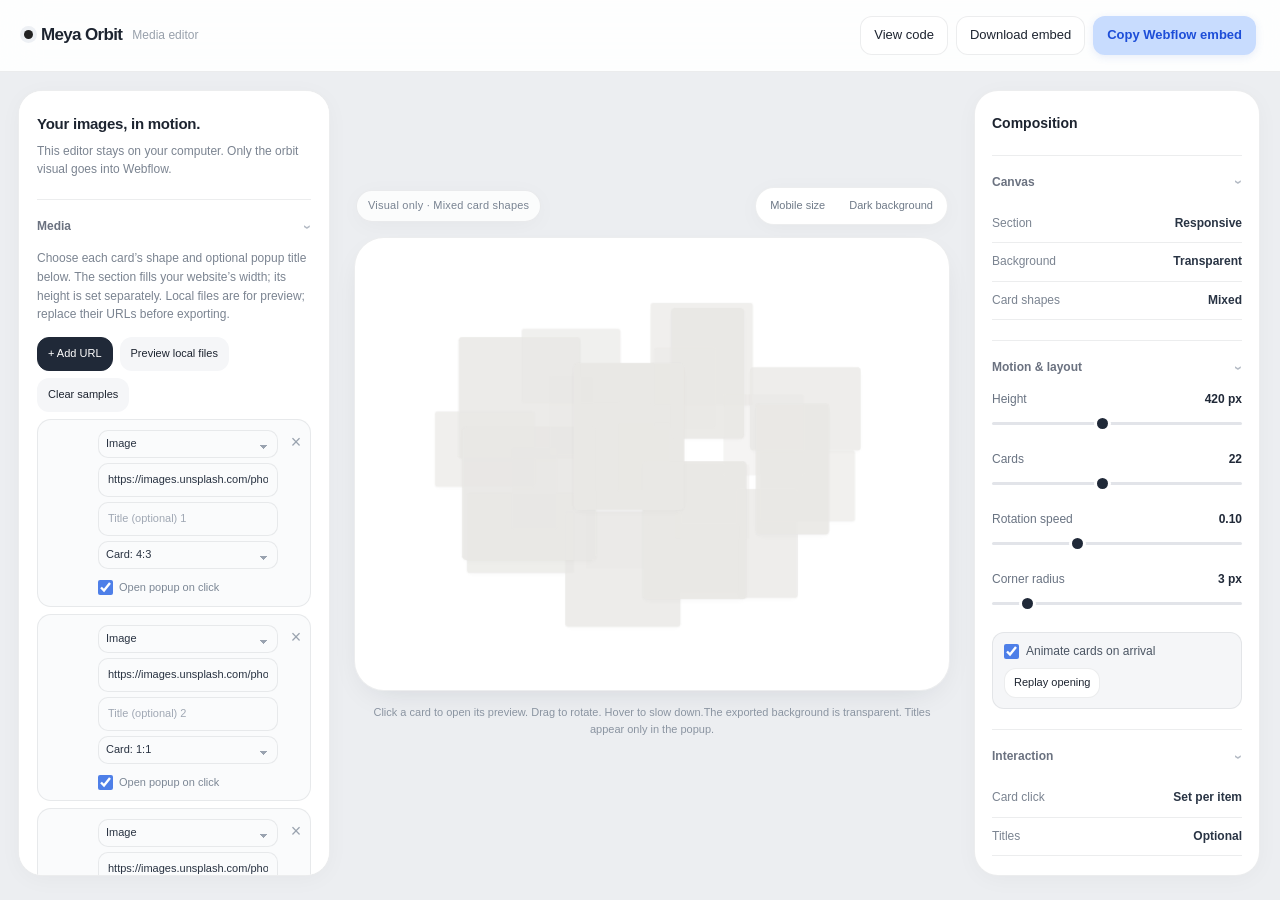
==== editor-template.html @ e72d3c79 "Finalize Meya Orbit editor and embeds" ====
<!doctype html>
<html lang="en">
<head>
<meta charset="UTF-8"><meta name="viewport" content="width=device-width, initial-scale=1">
<title>Meya Orbit · Media editor</title>
<script>
// This source file is used by the builder. If opened directly, send visitors to the finished editor.
if (location.pathname.endsWith('/editor-template.html')) location.replace('orbit-editor.html');
</script>
<style>
/* ORBIT_CSS */
:root{--shell:#eceef1;--surface:#fff;--ink:#1d2430;--muted:#7b8491;--line:rgba(18,25,38,.08);--blue:#c8dcfe;--blue-ink:#1d4ed8;--soft:#f5f6f8;--radius-lg:24px;--radius-md:14px;--shadow:0 4px 24px -2px rgba(0,0,0,.04)}
*{box-sizing:border-box}html{background:var(--shell)}body{margin:0;min-width:320px;min-height:100vh;font:13px/1.45 Inter,ui-sans-serif,-apple-system,BlinkMacSystemFont,"SF Pro Display","Segoe UI",sans-serif;color:var(--ink);background:var(--shell);-webkit-font-smoothing:antialiased}button,input,select,textarea{font:inherit}button{cursor:pointer;border:1px solid var(--line);background:var(--surface);border-radius:12px;padding:9px 13px;color:var(--ink);transition:background .18s ease,border-color .18s ease,transform .18s ease,box-shadow .18s ease}button:hover{background:#f8f9fb;border-color:rgba(18,25,38,.14)}button:active{transform:translateY(1px)}button:focus-visible,input:focus-visible,select:focus-visible,textarea:focus-visible{outline:2px solid #80aafc;outline-offset:2px}
header{height:72px;display:flex;align-items:center;justify-content:space-between;padding:0 24px;border-bottom:1px solid var(--line);background:rgba(255,255,255,.9);backdrop-filter:blur(18px);position:sticky;top:0;z-index:5}header>div{display:flex;align-items:center;gap:10px}header strong{font-size:17px;font-weight:650;letter-spacing:-.65px}header strong:before{content:"";display:inline-block;width:9px;height:9px;margin-right:8px;border-radius:50%;background:#222;box-shadow:0 0 0 4px #edf0f4;vertical-align:1px}header span{color:#98a0ab;font-size:12px}header nav{display:flex;gap:8px;align-items:center}.primary{background:var(--blue);color:var(--blue-ink);border-color:transparent;font-weight:600;box-shadow:0 2px 8px rgba(58,108,208,.12)}.primary:hover{background:#b9d2fb;border-color:transparent}
.layout{display:grid;grid-template-columns:312px minmax(0,1fr) 286px;gap:20px;min-height:calc(100vh - 72px);padding:18px 20px 24px 18px}aside{background:var(--surface);border:1px solid var(--line);border-radius:var(--radius-lg);padding:22px 18px;max-height:calc(100vh - 114px);overflow:auto;box-shadow:var(--shadow)}h1,h2,p{margin:0}h1{font-size:15px;font-weight:650;letter-spacing:-.25px;margin-bottom:7px}h2{display:flex;align-items:center;justify-content:space-between;font-size:11px;letter-spacing:.08em;text-transform:uppercase;color:#6b7280;font-weight:600;margin:25px 0 12px;padding-top:17px;border-top:1px solid var(--line)}h2:after{content:"⌄";font-size:14px;line-height:1;color:#b3bac4;letter-spacing:0}p{color:var(--muted);font-size:12px;line-height:1.55}.actions{display:flex;gap:7px;flex-wrap:wrap;margin-top:13px}.actions button{font-size:11px;padding:8px 10px;background:var(--soft);border-color:transparent}.actions button:first-child{background:#202938;color:#fff;border-color:#202938}.actions button:hover{background:#e8ebf0}.actions button:first-child:hover{background:#111927}label{display:block;color:#697382;font-size:12px}.field{margin-bottom:14px}.field>label:not(:has(input[type=checkbox])){display:flex;justify-content:space-between;align-items:center;margin-bottom:7px}.field output{min-width:52px;text-align:right;color:#202938;font-variant-numeric:tabular-nums;font-weight:600}.field:has(#intro){display:flex;align-items:center;justify-content:space-between;gap:8px;padding:10px 11px;background:var(--soft);border:1px solid var(--line);border-radius:12px}.field:has(#intro)>label{display:flex;align-items:center;gap:7px;color:#4b5563}.field:has(#intro) button{padding:6px 9px;font-size:11px;white-space:nowrap;background:#fff}
.segmented,.inspector-tabs{display:grid;grid-template-columns:1fr 1fr;gap:3px;padding:3px;margin:22px 0 4px;background:#eef0f3;border-radius:12px;color:#98a0ac;text-align:center;font-size:12px}.segmented span,.inspector-tabs span{padding:8px 6px;border-radius:9px}.segmented .active,.inspector-tabs .active{background:#fff;color:#273244;box-shadow:0 1px 3px rgba(20,28,40,.08);font-weight:600}.inspector-tabs{margin:0 0 20px}.inspector-right{background:var(--surface);border:1px solid var(--line);border-radius:var(--radius-lg);padding:18px 17px;max-height:calc(100vh - 114px);overflow:auto;box-shadow:var(--shadow)}.property-row{display:flex;align-items:center;justify-content:space-between;gap:14px;padding:10px 0;border-bottom:1px solid var(--line);font-size:12px;color:#7b8491}.property-row strong{font-weight:600;color:#293444;text-align:right}
input[type=text],input[type=url],select{width:100%;border:1px solid var(--line);border-radius:10px;padding:8px 9px;background:#fafbfc;color:#283241;min-height:34px}input[type=text]::placeholder,input[type=url]::placeholder{color:#a0a8b4}select{appearance:none;background-color:#fafbfc;background-image:linear-gradient(45deg,transparent 50%,#9aa3b0 50%),linear-gradient(135deg,#9aa3b0 50%,transparent 50%);background-position:calc(100% - 13px) 14px,calc(100% - 9px) 14px;background-size:4px 4px,4px 4px;background-repeat:no-repeat;padding-right:25px}input[type=checkbox]{accent-color:#4e7fe8;width:15px;height:15px;margin:0}input[type=range]{width:100%;height:16px;margin:0;appearance:none;background:transparent;accent-color:#202938}input[type=range]::-webkit-slider-runnable-track{height:3px;border-radius:999px;background:#e2e4e9}input[type=range]::-webkit-slider-thumb{appearance:none;width:11px;height:11px;margin-top:-4px;border:0;border-radius:50%;background:#202938;box-shadow:0 0 0 3px #fff}input[type=range]::-moz-range-track{height:3px;border-radius:999px;background:#e2e4e9}input[type=range]::-moz-range-thumb{width:11px;height:11px;border:0;border-radius:50%;background:#202938}
.media-row{position:relative;padding:10px 4px 10px 27px;margin:7px 0;display:grid;grid-template-columns:44px minmax(0,1fr) 22px;gap:9px;align-items:start;background:#fafbfc;border:1px solid var(--line);border-radius:14px}.media-row:before{content:"⠿";position:absolute;left:8px;top:21px;color:#aab2be;font-size:13px;line-height:1}.thumb{width:40px;height:40px;object-fit:cover;border-radius:9px;background:#e8ebf0;border:1px solid rgba(0,0,0,.05)}.media-row input{font-size:11px;margin-top:5px}.media-row select{font-size:11px;padding:5px 23px 5px 7px;min-height:28px}.media-row>div{min-width:0}.media-row label{display:flex;align-items:center;gap:6px;margin-top:6px;font-size:11px;color:#7c8795}.remove{border:0;background:transparent!important;padding:3px;color:#9aa3af;font-size:18px;line-height:1}.remove:hover{color:#263244;background:#eef1f5!important}.local-note{grid-column:2/4;font-size:10px;color:#a46f37;margin-top:3px}
.stage-wrap{display:flex;flex-direction:column;align-items:center;justify-content:center;padding:4px 4px 10px;min-width:0;position:relative}.stage{background:var(--surface);width:100%;max-width:1180px;border:1px solid var(--line);border-radius:30px;overflow:hidden;box-shadow:0 10px 35px -16px rgba(20,30,45,.16);padding:16px}.preview-label{width:100%;max-width:1180px;display:flex;justify-content:space-between;align-items:center;margin:0 0 12px;padding:0 2px;font-size:11px;letter-spacing:.02em;color:#788391}.preview-label>span{background:rgba(255,255,255,.8);border:1px solid var(--line);border-radius:999px;padding:7px 11px;box-shadow:var(--shadow)}.preview-actions{display:flex;gap:4px;align-items:center;background:#fff;border:1px solid var(--line);padding:4px;border-radius:999px;box-shadow:var(--shadow)}.preview-actions button{padding:6px 10px;font-size:11px;border:0;border-radius:999px;background:transparent;color:#6f7a88}.preview-actions button:hover{background:#eef1f5;color:#273244}.preview-note{margin-top:13px;text-align:center;max-width:560px;font-size:11px;color:#8a94a1}.preview-note br{display:none}#status{min-height:25px;margin-top:10px;color:#4365a8;font-size:11px;max-width:600px;text-align:center}dialog{width:min(760px,92vw);border:1px solid var(--line);border-radius:20px;padding:24px;box-shadow:0 24px 70px rgba(18,25,38,.18)}dialog::backdrop{background:rgba(20,26,36,.32);backdrop-filter:blur(7px)}dialog h1{margin-bottom:6px}dialog textarea{width:100%;height:290px;margin:16px 0;font:11px/1.5 ui-monospace,SFMono-Regular,Menlo,monospace;border:1px solid var(--line);border-radius:12px;padding:12px;background:#f7f8fa;color:#293343}dialog .actions{justify-content:flex-end}.stage .meya-orbit{border-radius:22px}
@media(max-width:1260px){.layout{grid-template-columns:285px minmax(0,1fr) 255px;gap:14px;padding:14px}.stage{padding:11px;border-radius:24px}.inspector-right{padding:16px 14px}}
@media(max-width:980px){.layout{grid-template-columns:285px minmax(0,1fr)}.inspector-right{grid-column:1/-1;max-height:none;display:grid;grid-template-columns:1fr 1fr;column-gap:22px}.inspector-right .inspector-tabs,.inspector-right h2,.inspector-right .property-row{grid-column:1/-1}}
@media(max-width:850px){header{height:64px;padding:0 14px}header span{display:none}header nav{gap:4px}header nav button{font-size:11px;padding:8px 9px}.layout{display:flex;flex-direction:column;padding:12px;min-height:calc(100vh - 64px)}.stage-wrap{order:-2;padding:0}.stage{max-width:650px;border-radius:22px;padding:8px}aside,.inspector-right{max-height:none;border-radius:20px;padding:18px 15px}.inspector-right{order:3;display:block}.preview-label{font-size:10px}.preview-note{max-width:320px}.preview-note br{display:block}}
@media(prefers-reduced-motion:reduce){*{scroll-behavior:auto!important;transition:none!important}}
/* Inspector polish: native disclosure controls require no script changes. */
.inspector-heading{font-size:14px;font-weight:600;color:var(--ink);padding:4px 0 0}
.inspector-section{border-top:1px solid var(--line);margin-top:20px;padding-top:4px;min-width:0}
.inspector-section summary{list-style:none;cursor:pointer;padding:14px 0;outline-offset:3px}
.inspector-section summary::-webkit-details-marker{display:none}
.inspector-section summary h2{margin:0;padding:0;border:0;letter-spacing:0;text-transform:none;font-size:12px}
.inspector-section summary h2:after{content:'›';transform:rotate(0deg);transition:transform .15s ease}
.inspector-section[open] summary h2:after{transform:rotate(90deg)}
.inspector-section summary:focus-visible{outline:2px solid #80aafc;border-radius:6px}
.media-row{grid-template-columns:40px minmax(0,1fr) 20px;padding-left:12px;gap:8px}
.media-row:before{content:none}
.media-row>div{display:grid;grid-template-columns:minmax(0,1fr);gap:5px}
.media-row input{margin-top:0}
.field:has(#intro){flex-wrap:wrap}
.preview-label{flex-wrap:wrap;gap:8px}
.preview-actions{margin-left:auto}
.stage .meya-orbit__card{transition:none}
.inspector-right{display:block}
@media(max-width:1100px) and (min-width:851px){.layout{grid-template-columns:280px minmax(0,1fr)}.inspector-right{grid-column:1/-1;max-height:none;display:grid;grid-template-columns:1fr 1fr 1fr;gap:20px}.inspector-heading{grid-column:1/-1}.inspector-right .inspector-section{margin-top:0}}
@media(max-width:520px){header{height:auto;min-height:64px;flex-wrap:wrap;gap:12px;padding:14px}header nav{width:100%;display:flex;flex-wrap:wrap}header nav button{flex:1;font-size:10px;padding:9px 6px;white-space:nowrap}.preview-label>span{font-size:10px}.layout{padding:10px}.stage-wrap{width:100%}}
</style>
</head>
<body>
<header><div class="brand-lockup"><strong>Meya Orbit</strong><span>Media editor</span></div><nav class="header-actions"><button id="view-code">View code</button><button id="download">Download embed</button><button class="primary" id="copy">Copy Webflow embed</button></nav></header>
<div class="layout">
<aside class="inspector-panel">
  <h1>Your images, in motion.</h1><p>This editor stays on your computer. Only the orbit visual goes into Webflow.</p>
  <details class="inspector-section" open>
  <summary><h2 class="panel-title">Media</h2></summary><p>Choose each card’s shape and optional popup title below. The section fills your website’s width; its height is set separately. Local files are for preview; replace their URLs before exporting.</p>
  <div class="actions"><button id="add">+ Add URL</button><button id="upload">Preview local files</button><button id="clear">Clear samples</button></div>
  <input id="files" type="file" accept="image/*,video/mp4,video/webm" multiple hidden>
  <div id="media-list"></div>
  </details>
  <details class="inspector-section"><summary><h2 class="panel-title">Using your media</h2></summary><p>Images: upload to Webflow Assets, then paste the asset link here.<br><br>Videos: use Vimeo or a direct hosted MP4/WebM link. Webflow’s regular Assets panel does not accept videos. Vimeo background playback requires a paid Vimeo plan and embedding permission.<br><br>For videos, add a poster image URL so the card also looks good before playback and with reduced motion.</p></details>
</aside>
<main class="stage-wrap">
  <div class="preview-label"><span>Visual only · Mixed card shapes</span><div class="preview-actions"><button id="mobile">Mobile size</button><button id="background">Dark background</button></div></div>
  <div class="stage" id="stage"><div id="preview" class="meya-orbit"></div></div>
  <p class="preview-note">Click a card to open its preview. Drag to rotate. Hover to slow down.<br>The exported background is transparent. Titles appear only in the popup.</p>
  <p id="status" role="status" aria-live="polite"></p>
</main>
<aside class="inspector-right" aria-label="Orbit composition inspector">
  <p class="inspector-heading">Composition</p>
  <details class="inspector-section" open><summary><h2 class="panel-title">Canvas</h2></summary>
  <div class="property-row"><span>Section</span><strong>Responsive</strong></div>
  <div class="property-row"><span>Background</span><strong>Transparent</strong></div>
  <div class="property-row"><span>Card shapes</span><strong>Mixed</strong></div>
  </details>
  <details class="inspector-section" open><summary><h2 class="panel-title">Motion & layout</h2></summary>
  <div class="field"><label for="height">Height <output id="height-value">420 px</output></label><input id="height" type="range" min="240" max="650" step="10" value="420"></div>
  <div class="field"><label for="count">Cards <output id="count-value">22</output></label><input id="count" type="range" min="8" max="40" value="22"></div>
  <div class="field"><label for="speed">Rotation speed <output id="speed-value">0.10</output></label><input id="speed" type="range" min="0" max="0.3" step="0.01" value="0.10"></div>
  <div class="field"><label for="radius">Corner radius <output id="radius-value">3 px</output></label><input id="radius" type="range" min="0" max="24" value="3"></div>
  <div class="field"><label><input id="intro" type="checkbox" checked> Animate cards on arrival</label><button id="replay">Replay opening</button></div>
  </details>
  <details class="inspector-section" open><summary><h2 class="panel-title">Interaction</h2></summary>
  <div class="property-row"><span>Card click</span><strong>Set per item</strong></div>
  <div class="property-row"><span>Titles</span><strong>Optional</strong></div>
  </details>
</aside>
</div>
<dialog id="code-dialog"><h1>Your Webflow embed</h1><p>Replace your old Code Embed with all the code below. Enable custom code in Webflow Preview to test it. This version lets the popup cover the full page; the script notice in Designer is normal.</p><textarea id="code" aria-label="Webflow embed code" readonly></textarea><div class="actions"><button id="select-code">Select all</button><button id="close-dialog">Done</button></div></dialog>
<script>
/* ORBIT_RUNTIME */
</script>
<script>
/* ORBIT_BUNDLE */
const config = structuredClone(initial);
const list = document.querySelector('#media-list'), preview = document.querySelector('#preview');
const status = document.querySelector('#status');
const temporaryURLs = new Set();
let mobile = false, dark = false, previewTimer;
function renderOrbit(replay = false) { clearTimeout(previewTimer); window.MeyaOrbit.mount(preview, {...config, intro: replay && config.intro !== false}); }
function input(label, value, onChange, kind = 'url') {
  const field = document.createElement('input'); field.type = kind; field.placeholder = label; field.setAttribute('aria-label', label); field.value = value || '';
  field.addEventListener('input', () => { onChange(field.value.trim()); clearTimeout(previewTimer); previewTimer = setTimeout(renderOrbit, 250); });
  field.addEventListener('change', () => { clearTimeout(previewTimer); onChange(field.value.trim()); renderList(); renderOrbit(); });
  return field;
}
function renderList() {
  list.replaceChildren();
  config.media.forEach((item, index) => {
    const row = document.createElement('div'); row.className = 'media-row';
    const thumb = document.createElement('img'); thumb.className = 'thumb'; thumb.alt = '';
    if (item.type === 'image' || item.poster) thumb.src = item.type === 'image' ? item.src : item.poster;
    thumb.addEventListener('error', () => { thumb.style.visibility = 'hidden'; });
    const fields = document.createElement('div'), type = document.createElement('select'); type.setAttribute('aria-label', 'Media type ' + (index + 1));
    for (const [value, label] of [['image','Image'],['video','MP4 / WebM'],['vimeo','Vimeo']]) {
      const option = document.createElement('option'); option.value = value; option.textContent = label; option.selected = item.type === value; type.append(option);
    }
    type.addEventListener('change', () => { item.type = type.value; renderList(); renderOrbit(); });
    fields.append(type, input('Media URL ' + (index + 1), item.src.startsWith('blob:') ? '' : item.src, value => { item.src = value; }));
    fields.append(input('Title (optional) ' + (index + 1), item.title, value => { item.title = value; }, 'text'));
    const shape = document.createElement('select'); shape.setAttribute('aria-label', 'Card shape ' + (index + 1));
    for (const value of ['4:3', '1:1', '3:4', '9:16']) {
      const option = document.createElement('option'); option.value = value; option.textContent = 'Card: ' + value;
      option.selected = (item.cardRatio || '4:3') === value; shape.append(option);
    }
    shape.addEventListener('change', () => { item.cardRatio = shape.value; renderOrbit(); }); fields.append(shape);
    const popupLabel = document.createElement('label'), popupToggle = document.createElement('input');
    popupToggle.type = 'checkbox'; popupToggle.checked = item.popup !== false;
    popupToggle.setAttribute('aria-label', 'Enable popup ' + (index + 1));
    popupToggle.addEventListener('change', () => { item.popup = popupToggle.checked; renderOrbit(); });
    popupLabel.append(popupToggle, ' Open popup on click'); fields.append(popupLabel);
    if (item.type !== 'image') fields.append(input('Poster image URL ' + (index + 1), item.poster, value => { item.poster = value; }));
    if (item.type === 'vimeo') {
      const ratio = document.createElement('select'); ratio.setAttribute('aria-label','Vimeo source ratio ' + (index + 1));
      for (const [value,label] of [[16/9,'Source: 16:9'],[4/3,'Source: 4:3'],[1,'Source: square'],[9/16,'Source: vertical']]) {
        const option = document.createElement('option'); option.value = value; option.textContent = label; option.selected = Number(item.ratio || 16/9) === value; ratio.append(option);
      }
      ratio.addEventListener('change', () => { item.ratio = Number(ratio.value); renderOrbit(); }); fields.append(ratio);
    }
    const remove = document.createElement('button'); remove.className = 'remove'; remove.textContent = '×'; remove.setAttribute('aria-label', 'Remove media ' + (index + 1));
    remove.addEventListener('click', () => { config.media.splice(index,1); renderList(); renderOrbit(); });
    row.append(thumb,fields,remove);
    if (item.src.startsWith('blob:')) { const note = document.createElement('span'); note.className='local-note'; note.textContent='Local preview. Add a hosted URL to export.'; row.append(note); }
    list.append(row);
  });
}
for (const name of ['height','count','speed','radius']) {
  document.getElementById(name).addEventListener('input', e => {
    config[name] = Number(e.target.value);
    document.getElementById(name + '-value').textContent = name === 'speed' ? config[name].toFixed(2) : config[name] + (['height','radius'].includes(name) ? ' px' : '');
    renderOrbit();
  });
}
document.querySelector('#add').onclick = () => {
  if (config.media.length >= 48) { status.textContent = 'Use up to 48 media items.'; return; }
  config.media.push({type:'image',src:''}); renderList();
  list.lastElementChild.querySelector('input').focus();
};
document.querySelector('#clear').onclick = () => { config.media = []; renderList(); renderOrbit(); status.textContent = 'Samples cleared. Add your own media links or preview local files.'; };
document.querySelector('#upload').onclick = () => document.querySelector('#files').click();
document.querySelector('#files').onchange = e => {
  for (const file of e.target.files) {
    if (config.media.length >= 48) break;
    if (!file.type.startsWith('image/') && !['video/mp4','video/webm'].includes(file.type)) continue;
    const src = URL.createObjectURL(file); temporaryURLs.add(src);
    config.media.push({type:file.type.startsWith('image/') ? 'image' : 'video',src});
  }
  renderList(); renderOrbit(); e.target.value = '';
  status.textContent = 'Files are previewed locally. Add hosted URLs to those cards before exporting.';
};
document.querySelector('#mobile').onclick = e => { mobile = !mobile; document.querySelector('#stage').style.maxWidth = mobile ? '390px' : '1100px'; e.target.textContent = mobile ? 'Desktop size' : 'Mobile size'; };
document.querySelector('#background').onclick = e => { dark = !dark; document.querySelector('#stage').style.background = dark ? '#101110' : '#fff'; e.target.textContent = dark ? 'White background' : 'Dark background'; };
function getEmbed() {
  if (!config.media.length) { status.textContent = 'Add at least one media item first.'; return null; }
  for (let i=0;i<config.media.length;i++) {
    const item = config.media[i];
    try {
      const url = new URL(item.src);
      if (!['https:','http:'].includes(url.protocol)) throw new Error();
      if (item.type === 'vimeo' && (!['vimeo.com','www.vimeo.com','player.vimeo.com'].includes(url.hostname) || !/^\/(?:video\/)?\d+(?:\/[^/]+)?\/?$/.test(url.pathname))) throw new Error();
      if (item.poster && !/^https?:$/.test(new URL(item.poster).protocol)) throw new Error();
    } catch { status.textContent = 'Add a valid hosted ' + item.type + ' URL for media ' + (i+1) + ' before exporting. Local previews cannot be published.'; return null; }
  }
  const json = JSON.stringify(config,null,2).replace(/</g,'\\u003c');
  const direct = '<style>\n' + bundledCSS + '</style>\n<div class="meya-orbit" data-meya-orbit>\n<script type="application/json">\n' + json + '\n</scr' + 'ipt>\n</div>\n<script>\n' + bundledJS + '</scr' + 'ipt>';
  const code = direct;
  if(code.length > 50000) { status.textContent='This exceeds Webflow’s 50,000-character embed limit. Use fewer media items or shorter URLs.'; return null; }
  return code;
}
document.querySelector('#view-code').onclick = () => {
  const code = getEmbed(); if(!code) return;
  document.querySelector('#code').value = code; document.querySelector('#code-dialog').showModal();
};
document.querySelector('#copy').onclick = async () => {
  const code = getEmbed(); if(!code) return;
  try { await navigator.clipboard.writeText(code); status.textContent = 'Copied. Replace your old Webflow Code Embed. Test with custom code enabled in Preview; the Designer script notice is normal.'; }
  catch { document.querySelector('#code').value = code; document.querySelector('#code-dialog').showModal(); document.querySelector('#code').select(); }
};
document.querySelector('#download').onclick = () => {
  const code = getEmbed(); if(!code) return;
  const url = URL.createObjectURL(new Blob([code],{type:'text/plain'}));
  const link = document.createElement('a'); link.href=url; link.download='meya-orbit-webflow.txt'; link.click(); setTimeout(() => URL.revokeObjectURL(url),1000);
  status.textContent = 'Embed downloaded. Paste its contents into a Webflow Code Embed.';
};
document.querySelector('#close-dialog').onclick = () => document.querySelector('#code-dialog').close();
document.querySelector('#select-code').onclick = () => document.querySelector('#code').select();
window.addEventListener('beforeunload', () => temporaryURLs.forEach(url => URL.revokeObjectURL(url)));
document.querySelector('#intro').onchange = e => { config.intro = e.target.checked; renderOrbit(true); };
document.querySelector('#replay').onclick = () => renderOrbit(true);
renderList(); renderOrbit(true);
</script>
</body></html>
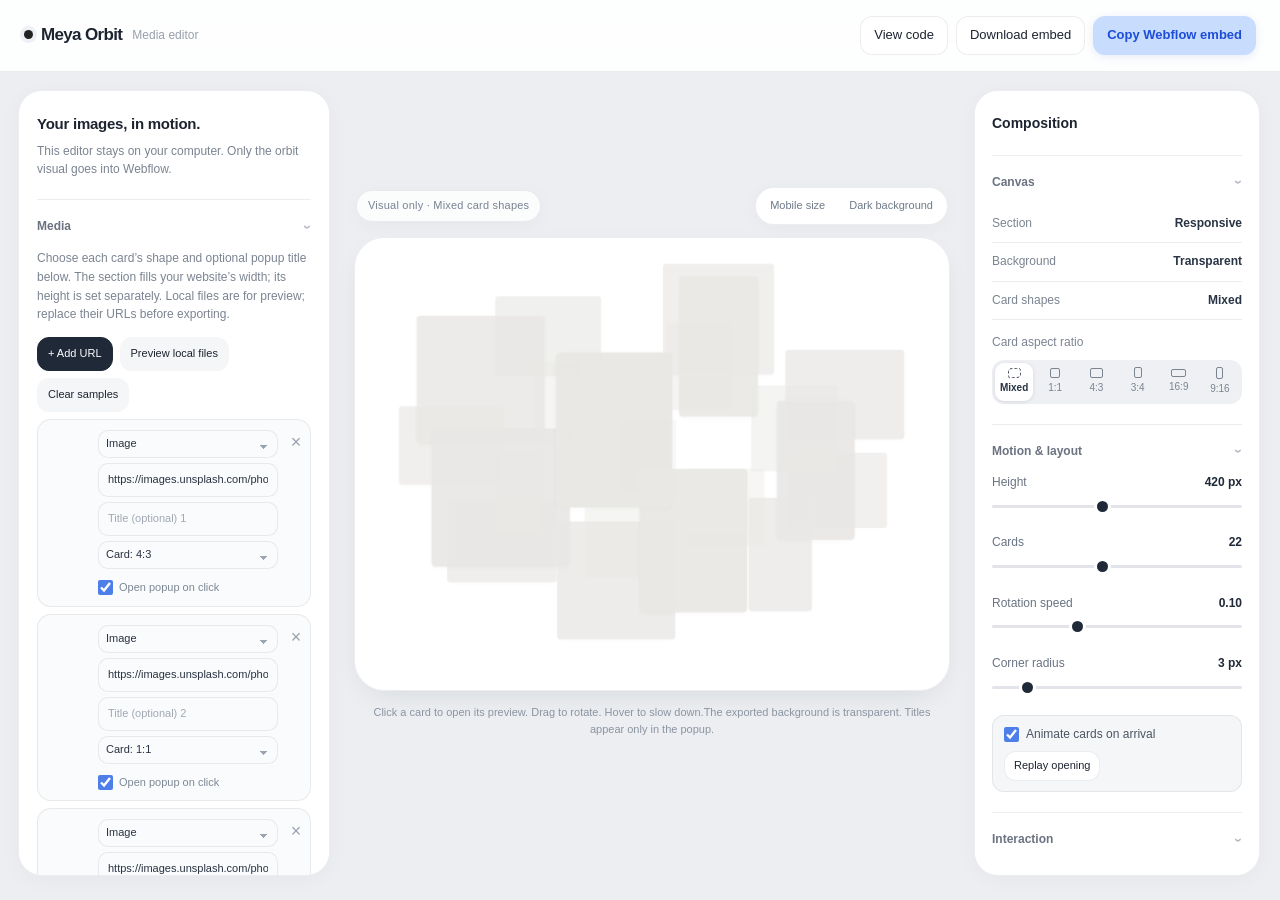
==== commit 111e3919: "Fix clipboard export and add global card ratios" ====
--- a/editor-template.html
+++ b/editor-template.html
@@ -39,6 +39,7 @@
 .preview-actions{margin-left:auto}
 .stage .meya-orbit__card{transition:none}
 .inspector-right{display:block}
+.ratio-control{margin:14px 0 4px}.ratio-control>span{display:block;margin-bottom:8px;color:#7b8491;font-size:12px}.ratio-presets{display:grid;grid-template-columns:repeat(6,minmax(0,1fr));gap:3px;padding:3px;background:#eef0f3;border-radius:12px}.ratio-preset{min-width:0;height:38px;padding:4px 2px;border:0;border-radius:9px;background:transparent;color:#7b8491;font-size:10px;display:flex;flex-direction:column;align-items:center;justify-content:center;gap:3px}.ratio-preset:hover{border:0;background:rgba(255,255,255,.55)}.ratio-preset[aria-pressed=true]{background:#fff;color:#273244;box-shadow:0 1px 4px rgba(20,28,40,.1);font-weight:600}.ratio-icon{display:block;width:13px;height:10px;border:1.5px solid currentColor;border-radius:2px}.ratio-preset[data-ratio="1:1"] .ratio-icon{width:10px}.ratio-preset[data-ratio="3:4"] .ratio-icon{width:8px;height:11px}.ratio-preset[data-ratio="16:9"] .ratio-icon{width:15px;height:8px}.ratio-preset[data-ratio="9:16"] .ratio-icon{width:7px;height:12px}.ratio-preset[data-ratio="mixed"] .ratio-icon{border-style:dashed;transform:rotate(-7deg)}
 @media(max-width:1100px) and (min-width:851px){.layout{grid-template-columns:280px minmax(0,1fr)}.inspector-right{grid-column:1/-1;max-height:none;display:grid;grid-template-columns:1fr 1fr 1fr;gap:20px}.inspector-heading{grid-column:1/-1}.inspector-right .inspector-section{margin-top:0}}
 @media(max-width:520px){header{height:auto;min-height:64px;flex-wrap:wrap;gap:12px;padding:14px}header nav{width:100%;display:flex;flex-wrap:wrap}header nav button{flex:1;font-size:10px;padding:9px 6px;white-space:nowrap}.preview-label>span{font-size:10px}.layout{padding:10px}.stage-wrap{width:100%}}
 </style>
@@ -67,7 +68,15 @@
   <details class="inspector-section" open><summary><h2 class="panel-title">Canvas</h2></summary>
   <div class="property-row"><span>Section</span><strong>Responsive</strong></div>
   <div class="property-row"><span>Background</span><strong>Transparent</strong></div>
-  <div class="property-row"><span>Card shapes</span><strong>Mixed</strong></div>
+  <div class="property-row"><span>Card shapes</span><strong id="card-shapes-value">Mixed</strong></div>
+  <div class="ratio-control"><span>Card aspect ratio</span><div class="ratio-presets" id="global-ratio" role="group" aria-label="Card aspect ratio">
+    <button class="ratio-preset" type="button" data-ratio="mixed" aria-pressed="true"><i class="ratio-icon" aria-hidden="true"></i>Mixed</button>
+    <button class="ratio-preset" type="button" data-ratio="1:1" aria-pressed="false"><i class="ratio-icon" aria-hidden="true"></i>1:1</button>
+    <button class="ratio-preset" type="button" data-ratio="4:3" aria-pressed="false"><i class="ratio-icon" aria-hidden="true"></i>4:3</button>
+    <button class="ratio-preset" type="button" data-ratio="3:4" aria-pressed="false"><i class="ratio-icon" aria-hidden="true"></i>3:4</button>
+    <button class="ratio-preset" type="button" data-ratio="16:9" aria-pressed="false"><i class="ratio-icon" aria-hidden="true"></i>16:9</button>
+    <button class="ratio-preset" type="button" data-ratio="9:16" aria-pressed="false"><i class="ratio-icon" aria-hidden="true"></i>9:16</button>
+  </div></div>
   </details>
   <details class="inspector-section" open><summary><h2 class="panel-title">Motion & layout</h2></summary>
   <div class="field"><label for="height">Height <output id="height-value">420 px</output></label><input id="height" type="range" min="240" max="650" step="10" value="420"></div>
@@ -92,7 +101,9 @@
 const list = document.querySelector('#media-list'), preview = document.querySelector('#preview');
 const status = document.querySelector('#status');
 const temporaryURLs = new Set();
-let mobile = false, dark = false, previewTimer;
+let mobile = false, dark = false, previewTimer, globalCardRatio = 'mixed';
+const mixedRatios = ['4:3', '1:1', '3:4', '9:16'];
+config.media.forEach((item, index) => { item.mixedCardRatio = item.mixedCardRatio || item.cardRatio || mixedRatios[index % mixedRatios.length]; });
 function renderOrbit(replay = false) { clearTimeout(previewTimer); window.MeyaOrbit.mount(preview, {...config, intro: replay && config.intro !== false}); }
 function input(label, value, onChange, kind = 'url') {
   const field = document.createElement('input'); field.type = kind; field.placeholder = label; field.setAttribute('aria-label', label); field.value = value || '';
@@ -115,7 +126,7 @@
     fields.append(type, input('Media URL ' + (index + 1), item.src.startsWith('blob:') ? '' : item.src, value => { item.src = value; }));
     fields.append(input('Title (optional) ' + (index + 1), item.title, value => { item.title = value; }, 'text'));
     const shape = document.createElement('select'); shape.setAttribute('aria-label', 'Card shape ' + (index + 1));
-    for (const value of ['4:3', '1:1', '3:4', '9:16']) {
+    for (const value of ['4:3', '1:1', '3:4', '16:9', '9:16']) {
       const option = document.createElement('option'); option.value = value; option.textContent = 'Card: ' + value;
       option.selected = (item.cardRatio || '4:3') === value; shape.append(option);
     }
@@ -149,7 +160,8 @@
 }
 document.querySelector('#add').onclick = () => {
   if (config.media.length >= 48) { status.textContent = 'Use up to 48 media items.'; return; }
-  config.media.push({type:'image',src:''}); renderList();
+  const mixedCardRatio = mixedRatios[config.media.length % mixedRatios.length];
+  config.media.push({type:'image',src:'',cardRatio:globalCardRatio === 'mixed' ? mixedCardRatio : globalCardRatio,mixedCardRatio}); renderList();
   list.lastElementChild.querySelector('input').focus();
 };
 document.querySelector('#clear').onclick = () => { config.media = []; renderList(); renderOrbit(); status.textContent = 'Samples cleared. Add your own media links or preview local files.'; };
@@ -159,13 +171,26 @@
     if (config.media.length >= 48) break;
     if (!file.type.startsWith('image/') && !['video/mp4','video/webm'].includes(file.type)) continue;
     const src = URL.createObjectURL(file); temporaryURLs.add(src);
-    config.media.push({type:file.type.startsWith('image/') ? 'image' : 'video',src});
+    const mixedCardRatio = mixedRatios[config.media.length % mixedRatios.length];
+    config.media.push({type:file.type.startsWith('image/') ? 'image' : 'video',src,cardRatio:globalCardRatio === 'mixed' ? mixedCardRatio : globalCardRatio,mixedCardRatio});
   }
   renderList(); renderOrbit(); e.target.value = '';
   status.textContent = 'Files are previewed locally. Add hosted URLs to those cards before exporting.';
 };
 document.querySelector('#mobile').onclick = e => { mobile = !mobile; document.querySelector('#stage').style.maxWidth = mobile ? '390px' : '1100px'; e.target.textContent = mobile ? 'Desktop size' : 'Mobile size'; };
 document.querySelector('#background').onclick = e => { dark = !dark; document.querySelector('#stage').style.background = dark ? '#101110' : '#fff'; e.target.textContent = dark ? 'White background' : 'Dark background'; };
+document.querySelector('#global-ratio').addEventListener('click', event => {
+  const button = event.target.closest('.ratio-preset'); if (!button) return;
+  globalCardRatio = button.dataset.ratio;
+  document.querySelectorAll('.ratio-preset').forEach(option => option.setAttribute('aria-pressed', String(option === button)));
+  document.querySelector('#card-shapes-value').textContent = globalCardRatio === 'mixed' ? 'Mixed' : globalCardRatio;
+  document.querySelector('.preview-label>span').textContent = 'Visual only · ' + (globalCardRatio === 'mixed' ? 'Mixed card shapes' : globalCardRatio + ' cards');
+  config.media.forEach((item, index) => {
+    item.mixedCardRatio = item.mixedCardRatio || mixedRatios[index % mixedRatios.length];
+    item.cardRatio = globalCardRatio === 'mixed' ? item.mixedCardRatio : globalCardRatio;
+  });
+  renderList(); renderOrbit();
+});
 function getEmbed() {
   if (!config.media.length) { status.textContent = 'Add at least one media item first.'; return null; }
   for (let i=0;i<config.media.length;i++) {
@@ -187,10 +212,29 @@
   const code = getEmbed(); if(!code) return;
   document.querySelector('#code').value = code; document.querySelector('#code-dialog').showModal();
 };
+async function copyText(text) {
+  let clipboardError, modernCopied = false;
+  if (navigator.clipboard?.writeText && window.isSecureContext) {
+    try { await navigator.clipboard.writeText(text); modernCopied = true; }
+    catch (error) { clipboardError = error; console.error('Clipboard API copy failed; trying fallback.', error); }
+  }
+  const fallback = document.createElement('textarea');
+  fallback.value = text; fallback.setAttribute('readonly', ''); fallback.setAttribute('aria-hidden', 'true');
+  fallback.style.cssText = 'position:fixed;left:-9999px;top:0;width:1px;height:1px;opacity:0;pointer-events:none';
+  document.body.append(fallback); fallback.focus(); fallback.select(); fallback.setSelectionRange(0, fallback.value.length);
+  try {
+    const copied = document.execCommand('copy');
+    if (!copied) throw new Error('document.execCommand returned false');
+    return true;
+  } catch (error) {
+    console.error('Clipboard fallback copy failed.', error, clipboardError || (modernCopied ? 'Modern Clipboard API reported success.' : 'Modern Clipboard API unavailable.'));
+    return modernCopied;
+  } finally { fallback.remove(); }
+}
 document.querySelector('#copy').onclick = async () => {
   const code = getEmbed(); if(!code) return;
-  try { await navigator.clipboard.writeText(code); status.textContent = 'Copied. Replace your old Webflow Code Embed. Test with custom code enabled in Preview; the Designer script notice is normal.'; }
-  catch { document.querySelector('#code').value = code; document.querySelector('#code-dialog').showModal(); document.querySelector('#code').select(); }
+  if (await copyText(code)) status.textContent = 'Copied. Replace your old Webflow Code Embed. Test with custom code enabled in Preview; the Designer script notice is normal.';
+  else { status.textContent = 'Automatic copy was blocked. The full embed is selected so you can copy it manually.'; document.querySelector('#code').value = code; document.querySelector('#code-dialog').showModal(); document.querySelector('#code').select(); }
 };
 document.querySelector('#download').onclick = () => {
   const code = getEmbed(); if(!code) return;
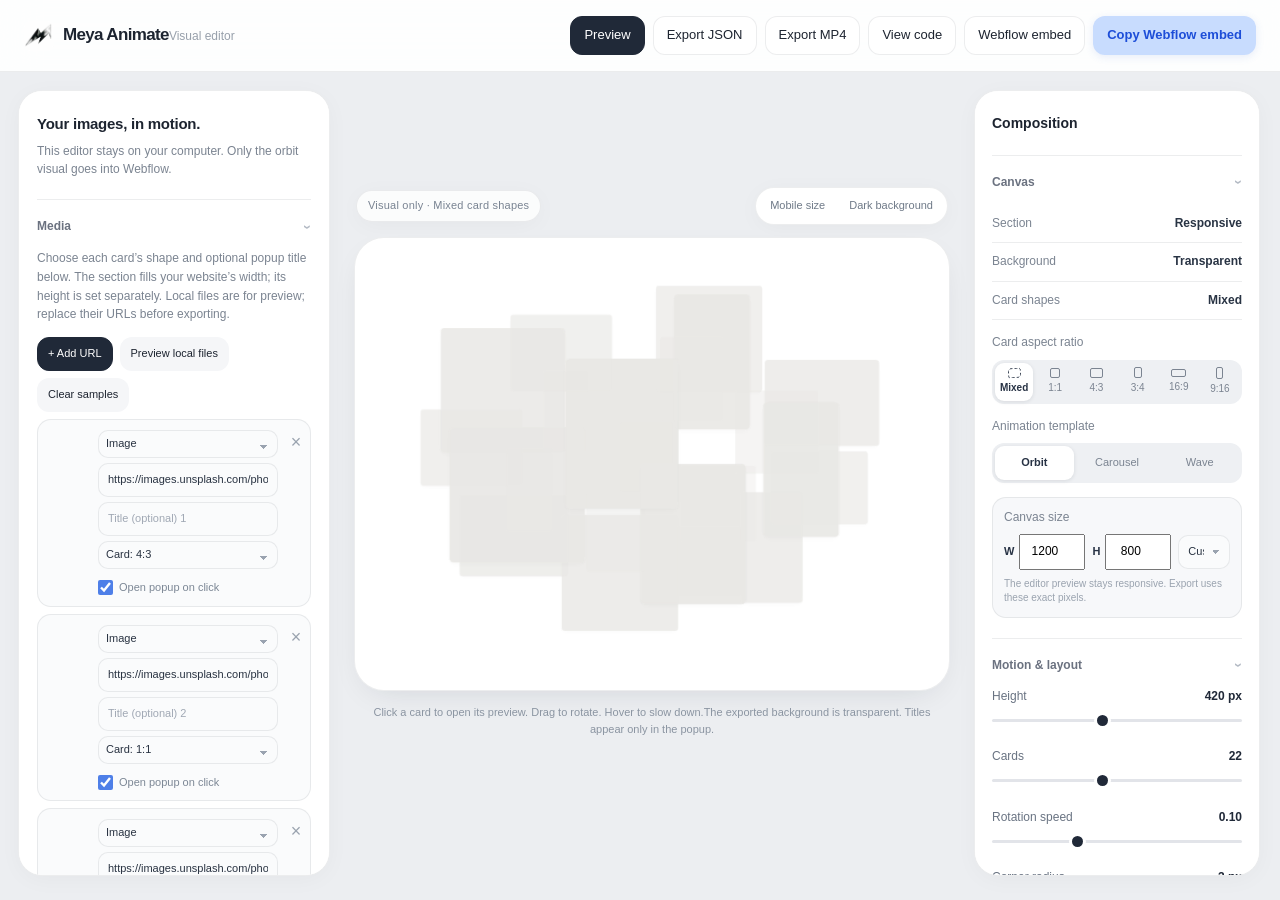
==== commit fbd49f8e: "Add Meya Animate canvas controls and export workflow" ====
--- a/editor-template.html
+++ b/editor-template.html
@@ -2,7 +2,7 @@
 <html lang="en">
 <head>
 <meta charset="UTF-8"><meta name="viewport" content="width=device-width, initial-scale=1">
-<title>Meya Orbit · Media editor</title>
+<title>Meya Animate · Visual editor</title>
 <script>
 // This source file is used by the builder. If opened directly, send visitors to the finished editor.
 if (location.pathname.endsWith('/editor-template.html')) location.replace('orbit-editor.html');
@@ -11,7 +11,7 @@
 /* ORBIT_CSS */
 :root{--shell:#eceef1;--surface:#fff;--ink:#1d2430;--muted:#7b8491;--line:rgba(18,25,38,.08);--blue:#c8dcfe;--blue-ink:#1d4ed8;--soft:#f5f6f8;--radius-lg:24px;--radius-md:14px;--shadow:0 4px 24px -2px rgba(0,0,0,.04)}
 *{box-sizing:border-box}html{background:var(--shell)}body{margin:0;min-width:320px;min-height:100vh;font:13px/1.45 Inter,ui-sans-serif,-apple-system,BlinkMacSystemFont,"SF Pro Display","Segoe UI",sans-serif;color:var(--ink);background:var(--shell);-webkit-font-smoothing:antialiased}button,input,select,textarea{font:inherit}button{cursor:pointer;border:1px solid var(--line);background:var(--surface);border-radius:12px;padding:9px 13px;color:var(--ink);transition:background .18s ease,border-color .18s ease,transform .18s ease,box-shadow .18s ease}button:hover{background:#f8f9fb;border-color:rgba(18,25,38,.14)}button:active{transform:translateY(1px)}button:focus-visible,input:focus-visible,select:focus-visible,textarea:focus-visible{outline:2px solid #80aafc;outline-offset:2px}
-header{height:72px;display:flex;align-items:center;justify-content:space-between;padding:0 24px;border-bottom:1px solid var(--line);background:rgba(255,255,255,.9);backdrop-filter:blur(18px);position:sticky;top:0;z-index:5}header>div{display:flex;align-items:center;gap:10px}header strong{font-size:17px;font-weight:650;letter-spacing:-.65px}header strong:before{content:"";display:inline-block;width:9px;height:9px;margin-right:8px;border-radius:50%;background:#222;box-shadow:0 0 0 4px #edf0f4;vertical-align:1px}header span{color:#98a0ab;font-size:12px}header nav{display:flex;gap:8px;align-items:center}.primary{background:var(--blue);color:var(--blue-ink);border-color:transparent;font-weight:600;box-shadow:0 2px 8px rgba(58,108,208,.12)}.primary:hover{background:#b9d2fb;border-color:transparent}
+header{height:72px;display:flex;align-items:center;justify-content:space-between;padding:0 24px;border-bottom:1px solid var(--line);background:rgba(255,255,255,.9);backdrop-filter:blur(18px);position:sticky;top:0;z-index:5}header>div{display:flex;align-items:center;gap:10px}.brand-mark{width:30px;height:30px;object-fit:contain;border-radius:8px;background:#fff}.brand-lockup{gap:9px}.brand-lockup strong{font-size:17px;font-weight:650;letter-spacing:-.65px}.brand-lockup span{color:#98a0ab;font-size:12px}.header-actions{display:flex;gap:8px;align-items:center;flex-wrap:wrap}.header-actions button{white-space:nowrap}.primary{background:var(--blue);color:var(--blue-ink);border-color:transparent;font-weight:600;box-shadow:0 2px 8px rgba(58,108,208,.12)}.primary:hover{background:#b9d2fb;border-color:transparent}.preview-button{background:#202938;color:#fff;border-color:#202938}.preview-button:hover{background:#111927}
 .layout{display:grid;grid-template-columns:312px minmax(0,1fr) 286px;gap:20px;min-height:calc(100vh - 72px);padding:18px 20px 24px 18px}aside{background:var(--surface);border:1px solid var(--line);border-radius:var(--radius-lg);padding:22px 18px;max-height:calc(100vh - 114px);overflow:auto;box-shadow:var(--shadow)}h1,h2,p{margin:0}h1{font-size:15px;font-weight:650;letter-spacing:-.25px;margin-bottom:7px}h2{display:flex;align-items:center;justify-content:space-between;font-size:11px;letter-spacing:.08em;text-transform:uppercase;color:#6b7280;font-weight:600;margin:25px 0 12px;padding-top:17px;border-top:1px solid var(--line)}h2:after{content:"⌄";font-size:14px;line-height:1;color:#b3bac4;letter-spacing:0}p{color:var(--muted);font-size:12px;line-height:1.55}.actions{display:flex;gap:7px;flex-wrap:wrap;margin-top:13px}.actions button{font-size:11px;padding:8px 10px;background:var(--soft);border-color:transparent}.actions button:first-child{background:#202938;color:#fff;border-color:#202938}.actions button:hover{background:#e8ebf0}.actions button:first-child:hover{background:#111927}label{display:block;color:#697382;font-size:12px}.field{margin-bottom:14px}.field>label:not(:has(input[type=checkbox])){display:flex;justify-content:space-between;align-items:center;margin-bottom:7px}.field output{min-width:52px;text-align:right;color:#202938;font-variant-numeric:tabular-nums;font-weight:600}.field:has(#intro){display:flex;align-items:center;justify-content:space-between;gap:8px;padding:10px 11px;background:var(--soft);border:1px solid var(--line);border-radius:12px}.field:has(#intro)>label{display:flex;align-items:center;gap:7px;color:#4b5563}.field:has(#intro) button{padding:6px 9px;font-size:11px;white-space:nowrap;background:#fff}
 .segmented,.inspector-tabs{display:grid;grid-template-columns:1fr 1fr;gap:3px;padding:3px;margin:22px 0 4px;background:#eef0f3;border-radius:12px;color:#98a0ac;text-align:center;font-size:12px}.segmented span,.inspector-tabs span{padding:8px 6px;border-radius:9px}.segmented .active,.inspector-tabs .active{background:#fff;color:#273244;box-shadow:0 1px 3px rgba(20,28,40,.08);font-weight:600}.inspector-tabs{margin:0 0 20px}.inspector-right{background:var(--surface);border:1px solid var(--line);border-radius:var(--radius-lg);padding:18px 17px;max-height:calc(100vh - 114px);overflow:auto;box-shadow:var(--shadow)}.property-row{display:flex;align-items:center;justify-content:space-between;gap:14px;padding:10px 0;border-bottom:1px solid var(--line);font-size:12px;color:#7b8491}.property-row strong{font-weight:600;color:#293444;text-align:right}
 input[type=text],input[type=url],select{width:100%;border:1px solid var(--line);border-radius:10px;padding:8px 9px;background:#fafbfc;color:#283241;min-height:34px}input[type=text]::placeholder,input[type=url]::placeholder{color:#a0a8b4}select{appearance:none;background-color:#fafbfc;background-image:linear-gradient(45deg,transparent 50%,#9aa3b0 50%),linear-gradient(135deg,#9aa3b0 50%,transparent 50%);background-position:calc(100% - 13px) 14px,calc(100% - 9px) 14px;background-size:4px 4px,4px 4px;background-repeat:no-repeat;padding-right:25px}input[type=checkbox]{accent-color:#4e7fe8;width:15px;height:15px;margin:0}input[type=range]{width:100%;height:16px;margin:0;appearance:none;background:transparent;accent-color:#202938}input[type=range]::-webkit-slider-runnable-track{height:3px;border-radius:999px;background:#e2e4e9}input[type=range]::-webkit-slider-thumb{appearance:none;width:11px;height:11px;margin-top:-4px;border:0;border-radius:50%;background:#202938;box-shadow:0 0 0 3px #fff}input[type=range]::-moz-range-track{height:3px;border-radius:999px;background:#e2e4e9}input[type=range]::-moz-range-thumb{width:11px;height:11px;border:0;border-radius:50%;background:#202938}
@@ -40,12 +40,13 @@
 .stage .meya-orbit__card{transition:none}
 .inspector-right{display:block}
 .ratio-control{margin:14px 0 4px}.ratio-control>span{display:block;margin-bottom:8px;color:#7b8491;font-size:12px}.ratio-presets{display:grid;grid-template-columns:repeat(6,minmax(0,1fr));gap:3px;padding:3px;background:#eef0f3;border-radius:12px}.ratio-preset{min-width:0;height:38px;padding:4px 2px;border:0;border-radius:9px;background:transparent;color:#7b8491;font-size:10px;display:flex;flex-direction:column;align-items:center;justify-content:center;gap:3px}.ratio-preset:hover{border:0;background:rgba(255,255,255,.55)}.ratio-preset[aria-pressed=true]{background:#fff;color:#273244;box-shadow:0 1px 4px rgba(20,28,40,.1);font-weight:600}.ratio-icon{display:block;width:13px;height:10px;border:1.5px solid currentColor;border-radius:2px}.ratio-preset[data-ratio="1:1"] .ratio-icon{width:10px}.ratio-preset[data-ratio="3:4"] .ratio-icon{width:8px;height:11px}.ratio-preset[data-ratio="16:9"] .ratio-icon{width:15px;height:8px}.ratio-preset[data-ratio="9:16"] .ratio-icon{width:7px;height:12px}.ratio-preset[data-ratio="mixed"] .ratio-icon{border-style:dashed;transform:rotate(-7deg)}
+.template-control{margin:14px 0}.template-control>span,.canvas-size>span{display:block;margin-bottom:8px;color:#7b8491;font-size:12px}.template-presets{display:grid;grid-template-columns:repeat(3,1fr);gap:4px;padding:3px;background:#eef0f3;border-radius:12px}.template-preset{padding:9px 5px;border:0;border-radius:9px;background:transparent;color:#7b8491;font-size:11px}.template-preset[aria-pressed=true]{background:#fff;color:#273244;box-shadow:0 1px 4px rgba(20,28,40,.1);font-weight:600}.canvas-size{margin:8px 0 15px;padding:11px;background:#f7f8fa;border:1px solid var(--line);border-radius:14px}.canvas-size-row{display:grid;grid-template-columns:1fr 1fr 1.3fr;gap:7px;align-items:center}.canvas-dimension{display:flex;align-items:center;gap:5px}.canvas-dimension b{font-size:11px;color:#273244}.canvas-dimension input{min-width:0;margin:0;padding:7px 5px;text-align:center;font-variant-numeric:tabular-nums}.canvas-size select{min-width:0;margin:0;font-size:11px}.canvas-size-note{display:block;margin-top:7px;color:#9aa3af;font-size:10px}.extra-fields{display:grid;grid-template-columns:1fr 1fr;gap:0 12px}.extra-fields .field:last-child{grid-column:1/-1}.field input[type=number]{font-variant-numeric:tabular-nums}.switch-row{display:flex;align-items:center;justify-content:space-between;gap:8px;padding:9px 11px;background:var(--soft);border:1px solid var(--line);border-radius:12px}.switch-row label{display:flex;align-items:center;gap:7px}.fullscreen-preview{position:fixed;inset:0;z-index:20;width:100%;max-width:none;height:100%;max-height:none;padding:24px;border:0;border-radius:0;background:#08090c;color:#fff}.fullscreen-preview::backdrop{background:#08090c}.fullscreen-preview__top{display:flex;align-items:center;justify-content:space-between;margin-bottom:14px;color:#cbd2dd}.fullscreen-preview__top strong{font-size:14px}.fullscreen-preview__top button{background:#1d2430;color:#fff;border-color:#3b4555}.fullscreen-preview__stage{height:calc(100% - 46px);display:grid;place-items:center}.fullscreen-preview__stage .meya-orbit{width:min(100%,1400px);height:min(100%,900px);border-radius:20px}.export-dialog{max-width:440px}.export-dialog progress{width:100%;height:8px;margin:14px 0}.export-dialog .actions{justify-content:flex-end}
 @media(max-width:1100px) and (min-width:851px){.layout{grid-template-columns:280px minmax(0,1fr)}.inspector-right{grid-column:1/-1;max-height:none;display:grid;grid-template-columns:1fr 1fr 1fr;gap:20px}.inspector-heading{grid-column:1/-1}.inspector-right .inspector-section{margin-top:0}}
 @media(max-width:520px){header{height:auto;min-height:64px;flex-wrap:wrap;gap:12px;padding:14px}header nav{width:100%;display:flex;flex-wrap:wrap}header nav button{flex:1;font-size:10px;padding:9px 6px;white-space:nowrap}.preview-label>span{font-size:10px}.layout{padding:10px}.stage-wrap{width:100%}}
 </style>
 </head>
 <body>
-<header><div class="brand-lockup"><strong>Meya Orbit</strong><span>Media editor</span></div><nav class="header-actions"><button id="view-code">View code</button><button id="download">Download embed</button><button class="primary" id="copy">Copy Webflow embed</button></nav></header>
+<header><div class="brand-lockup"><img class="brand-mark" src="assets/meya-logo.png" alt=""><div><strong>Meya Animate</strong><span>Visual editor</span></div></div><nav class="header-actions"><button class="preview-button" id="fullscreen-preview">Preview</button><button id="export-json">Export JSON</button><button id="export-mp4">Export MP4</button><button id="view-code">View code</button><button id="download">Webflow embed</button><button class="primary" id="copy">Copy Webflow embed</button></nav></header>
 <div class="layout">
 <aside class="inspector-panel">
   <h1>Your images, in motion.</h1><p>This editor stays on your computer. Only the orbit visual goes into Webflow.</p>
@@ -77,13 +78,25 @@
     <button class="ratio-preset" type="button" data-ratio="16:9" aria-pressed="false"><i class="ratio-icon" aria-hidden="true"></i>16:9</button>
     <button class="ratio-preset" type="button" data-ratio="9:16" aria-pressed="false"><i class="ratio-icon" aria-hidden="true"></i>9:16</button>
   </div></div>
+  <div class="template-control"><span>Animation template</span><div class="template-presets" id="template-presets" role="group" aria-label="Animation template">
+    <button class="template-preset" type="button" data-template="orbit" aria-pressed="true">Orbit</button>
+    <button class="template-preset" type="button" data-template="carousel" aria-pressed="false">Carousel</button>
+    <button class="template-preset" type="button" data-template="wave" aria-pressed="false">Wave</button>
+  </div></div>
+  <div class="canvas-size"><span>Canvas size</span><div class="canvas-size-row">
+    <label class="canvas-dimension"><b>W</b><input id="canvas-width" type="number" min="320" max="1920" step="2" value="1200" aria-label="Canvas width"></label>
+    <label class="canvas-dimension"><b>H</b><input id="canvas-height" type="number" min="240" max="1920" step="2" value="800" aria-label="Canvas height"></label>
+    <select id="canvas-preset" aria-label="Canvas preset"><option value="custom">Custom</option><option value="hd">HD 16:9</option><option value="square">Square 1:1</option><option value="landscape43">4:3</option><option value="portrait">Portrait 9:16</option></select>
+  </div><small class="canvas-size-note">The editor preview stays responsive. Export uses these exact pixels.</small></div>
   </details>
   <details class="inspector-section" open><summary><h2 class="panel-title">Motion & layout</h2></summary>
   <div class="field"><label for="height">Height <output id="height-value">420 px</output></label><input id="height" type="range" min="240" max="650" step="10" value="420"></div>
   <div class="field"><label for="count">Cards <output id="count-value">22</output></label><input id="count" type="range" min="8" max="40" value="22"></div>
   <div class="field"><label for="speed">Rotation speed <output id="speed-value">0.10</output></label><input id="speed" type="range" min="0" max="0.3" step="0.01" value="0.10"></div>
   <div class="field"><label for="radius">Corner radius <output id="radius-value">3 px</output></label><input id="radius" type="range" min="0" max="24" value="3"></div>
-  <div class="field"><label><input id="intro" type="checkbox" checked> Animate cards on arrival</label><button id="replay">Replay opening</button></div>
+  <div class="extra-fields"><div class="field"><label for="card-size">Card size <output id="card-size-value">100%</output></label><input id="card-size" type="range" min="55" max="180" value="100"></div><div class="field"><label for="spread">Spread <output id="spread-value">100%</output></label><input id="spread" type="range" min="35" max="180" value="100"></div><div class="field"><label for="depth">Depth <output id="depth-value">100%</output></label><input id="depth" type="range" min="0" max="180" value="100"></div><div class="field"><label for="tilt">Tilt <output id="tilt-value">0°</output></label><input id="tilt" type="range" min="-30" max="30" value="0"></div><div class="field"><label for="rows">Rows <output id="rows-value">3</output></label><input id="rows" type="range" min="2" max="6" value="3"></div><div class="field"><label for="gap">Gap <output id="gap-value">12%</output></label><input id="gap" type="range" min="0" max="30" value="12"></div></div>
+  <div class="switch-row"><label><input id="intro" type="checkbox" checked> Animate cards on arrival</label><button id="replay">Replay opening</button></div>
+  <div class="switch-row"><label><input id="reverse" type="checkbox"> Reverse direction</label></div>
   </details>
   <details class="inspector-section" open><summary><h2 class="panel-title">Interaction</h2></summary>
   <div class="property-row"><span>Card click</span><strong>Set per item</strong></div>
@@ -92,8 +105,16 @@
 </aside>
 </div>
 <dialog id="code-dialog"><h1>Your Webflow embed</h1><p>Replace your old Code Embed with all the code below. Enable custom code in Webflow Preview to test it. This version lets the popup cover the full page; the script notice in Designer is normal.</p><textarea id="code" aria-label="Webflow embed code" readonly></textarea><div class="actions"><button id="select-code">Select all</button><button id="close-dialog">Done</button></div></dialog>
+<dialog id="preview-dialog" class="fullscreen-preview"><div class="fullscreen-preview__top"><strong>Meya Animate · Preview</strong><button id="close-preview">Close preview</button></div><div class="fullscreen-preview__stage"><div id="fullscreen-orbit" class="meya-orbit"></div></div></dialog>
+<dialog id="export-dialog" class="export-dialog"><h1>Exporting MP4</h1><p id="export-message">Preparing your animation…</p><progress id="export-progress" value="0" max="1"></progress><div class="actions"><button id="cancel-export">Cancel</button></div></dialog>
 <script>
 /* ORBIT_RUNTIME */
+</script>
+<script>
+/* MP4_MUXER */
+</script>
+<script>
+/* VIDEO_EXPORT */
 </script>
 <script>
 /* ORBIT_BUNDLE */
@@ -101,10 +122,30 @@
 const list = document.querySelector('#media-list'), preview = document.querySelector('#preview');
 const status = document.querySelector('#status');
 const temporaryURLs = new Set();
-let mobile = false, dark = false, previewTimer, globalCardRatio = 'mixed';
+let mobile = false, dark = false, previewTimer, globalCardRatio = 'mixed', exportController = null;
 const mixedRatios = ['4:3', '1:1', '3:4', '9:16'];
-config.media.forEach((item, index) => { item.mixedCardRatio = item.mixedCardRatio || item.cardRatio || mixedRatios[index % mixedRatios.length]; });
+config.globalCardRatio = config.globalCardRatio || 'mixed'; globalCardRatio = config.globalCardRatio;
+config.media.forEach((item, index) => { item.mixedCardRatio = item.mixedCardRatio || item.cardRatio || mixedRatios[index % mixedRatios.length]; item.cardRatioOverride = item.cardRatioOverride === true; item.cardRatio = item.cardRatio || item.mixedCardRatio; });
+config.template = config.template || 'orbit'; config.canvasWidth = Number(config.canvasWidth || 1200); config.canvasHeight = Number(config.canvasHeight || 800);
+for (const name of ['cardSize','spread','depth','tilt','rows','gap']) config[name] = Number(config[name] ?? ({cardSize:100,spread:100,depth:100,tilt:0,rows:3,gap:12}[name]));
 function renderOrbit(replay = false) { clearTimeout(previewTimer); window.MeyaOrbit.mount(preview, {...config, intro: replay && config.intro !== false}); }
+function updateCanvasInputs() {
+  document.querySelector('#canvas-width').value = config.canvasWidth;
+  document.querySelector('#canvas-height').value = config.canvasHeight;
+  const preset = document.querySelector('#canvas-preset');
+  const current = `${config.canvasWidth}x${config.canvasHeight}`;
+  preset.value = ({'1920x1080':'hd','1080x1080':'square','1600x1200':'landscape43','1080x1920':'portrait'})[current] || 'custom';
+}
+function setCanvas(width, height) {
+  config.canvasWidth = Math.round(Math.min(1920, Math.max(320, Number(width) || 1200)) / 2) * 2;
+  config.canvasHeight = Math.round(Math.min(1920, Math.max(240, Number(height) || 800)) / 2) * 2;
+  updateCanvasInputs(); renderOrbit();
+}
+function setTemplate(template) {
+  config.template = ['orbit','carousel','wave'].includes(template) ? template : 'orbit';
+  document.querySelectorAll('.template-preset').forEach(button => button.setAttribute('aria-pressed', String(button.dataset.template === config.template)));
+  status.textContent = config.template[0].toUpperCase() + config.template.slice(1) + ' template selected.'; renderOrbit();
+}
 function input(label, value, onChange, kind = 'url') {
   const field = document.createElement('input'); field.type = kind; field.placeholder = label; field.setAttribute('aria-label', label); field.value = value || '';
   field.addEventListener('input', () => { onChange(field.value.trim()); clearTimeout(previewTimer); previewTimer = setTimeout(renderOrbit, 250); });
@@ -130,7 +171,7 @@
       const option = document.createElement('option'); option.value = value; option.textContent = 'Card: ' + value;
       option.selected = (item.cardRatio || '4:3') === value; shape.append(option);
     }
-    shape.addEventListener('change', () => { item.cardRatio = shape.value; renderOrbit(); }); fields.append(shape);
+    shape.addEventListener('change', () => { item.cardRatio = shape.value; item.cardRatioOverride = true; renderOrbit(); }); fields.append(shape);
     const popupLabel = document.createElement('label'), popupToggle = document.createElement('input');
     popupToggle.type = 'checkbox'; popupToggle.checked = item.popup !== false;
     popupToggle.setAttribute('aria-label', 'Enable popup ' + (index + 1));
@@ -158,10 +199,25 @@
     renderOrbit();
   });
 }
+for (const name of ['card-size','spread','depth','tilt','rows','gap']) {
+  const configName = name.replace(/-([a-z])/g, (_, letter) => letter.toUpperCase());
+  document.getElementById(name).addEventListener('input', e => {
+    config[configName] = Number(e.target.value);
+    const suffix = ['tilt'].includes(configName) ? '°' : ['cardSize','spread','depth','gap'].includes(configName) ? '%' : '';
+    document.getElementById(name + '-value').textContent = config[configName] + suffix;
+    renderOrbit();
+  });
+}
+document.querySelector('#template-presets').addEventListener('click', event => { const button = event.target.closest('.template-preset'); if (button) setTemplate(button.dataset.template); });
+document.querySelector('#canvas-preset').addEventListener('change', event => {
+  const presets = { hd:[1920,1080], square:[1080,1080], landscape43:[1600,1200], portrait:[1080,1920] };
+  if (presets[event.target.value]) setCanvas(...presets[event.target.value]); else updateCanvasInputs();
+});
+for (const name of ['canvas-width','canvas-height']) document.querySelector('#' + name).addEventListener('input', () => setCanvas(document.querySelector('#canvas-width').value, document.querySelector('#canvas-height').value));
 document.querySelector('#add').onclick = () => {
   if (config.media.length >= 48) { status.textContent = 'Use up to 48 media items.'; return; }
   const mixedCardRatio = mixedRatios[config.media.length % mixedRatios.length];
-  config.media.push({type:'image',src:'',cardRatio:globalCardRatio === 'mixed' ? mixedCardRatio : globalCardRatio,mixedCardRatio}); renderList();
+  config.media.push({type:'image',src:'',cardRatio:globalCardRatio === 'mixed' ? mixedCardRatio : globalCardRatio,mixedCardRatio,cardRatioOverride:false}); renderList();
   list.lastElementChild.querySelector('input').focus();
 };
 document.querySelector('#clear').onclick = () => { config.media = []; renderList(); renderOrbit(); status.textContent = 'Samples cleared. Add your own media links or preview local files.'; };
@@ -172,7 +228,7 @@
     if (!file.type.startsWith('image/') && !['video/mp4','video/webm'].includes(file.type)) continue;
     const src = URL.createObjectURL(file); temporaryURLs.add(src);
     const mixedCardRatio = mixedRatios[config.media.length % mixedRatios.length];
-    config.media.push({type:file.type.startsWith('image/') ? 'image' : 'video',src,cardRatio:globalCardRatio === 'mixed' ? mixedCardRatio : globalCardRatio,mixedCardRatio});
+    config.media.push({type:file.type.startsWith('image/') ? 'image' : 'video',src,cardRatio:globalCardRatio === 'mixed' ? mixedCardRatio : globalCardRatio,mixedCardRatio,cardRatioOverride:false});
   }
   renderList(); renderOrbit(); e.target.value = '';
   status.textContent = 'Files are previewed locally. Add hosted URLs to those cards before exporting.';
@@ -182,12 +238,13 @@
 document.querySelector('#global-ratio').addEventListener('click', event => {
   const button = event.target.closest('.ratio-preset'); if (!button) return;
   globalCardRatio = button.dataset.ratio;
+  config.globalCardRatio = globalCardRatio;
   document.querySelectorAll('.ratio-preset').forEach(option => option.setAttribute('aria-pressed', String(option === button)));
   document.querySelector('#card-shapes-value').textContent = globalCardRatio === 'mixed' ? 'Mixed' : globalCardRatio;
   document.querySelector('.preview-label>span').textContent = 'Visual only · ' + (globalCardRatio === 'mixed' ? 'Mixed card shapes' : globalCardRatio + ' cards');
   config.media.forEach((item, index) => {
     item.mixedCardRatio = item.mixedCardRatio || mixedRatios[index % mixedRatios.length];
-    item.cardRatio = globalCardRatio === 'mixed' ? item.mixedCardRatio : globalCardRatio;
+    if (!item.cardRatioOverride) item.cardRatio = globalCardRatio === 'mixed' ? item.mixedCardRatio : globalCardRatio;
   });
   renderList(); renderOrbit();
 });
@@ -242,11 +299,41 @@
   const link = document.createElement('a'); link.href=url; link.download='meya-orbit-webflow.txt'; link.click(); setTimeout(() => URL.revokeObjectURL(url),1000);
   status.textContent = 'Embed downloaded. Paste its contents into a Webflow Code Embed.';
 };
+document.querySelector('#export-json').onclick = () => {
+  const json = JSON.stringify(config, null, 2); const url = URL.createObjectURL(new Blob([json], {type:'application/json'}));
+  const link = document.createElement('a'); link.href = url; link.download = 'meya-animate-project.json'; link.click(); setTimeout(() => URL.revokeObjectURL(url), 1000);
+  status.textContent = 'JSON exported. Your media links and animation settings are saved in the project file.';
+};
+const previewDialog = document.querySelector('#preview-dialog'), fullscreenOrbit = document.querySelector('#fullscreen-orbit');
+document.querySelector('#fullscreen-preview').onclick = () => { previewDialog.showModal(); window.MeyaOrbit.mount(fullscreenOrbit, {...config, height: 900}); };
+document.querySelector('#close-preview').onclick = () => previewDialog.close();
+previewDialog.addEventListener('close', () => { window.MeyaOrbit.mount(fullscreenOrbit, {media:[], count:0, intro:false}); fullscreenOrbit.replaceChildren(); });
+document.querySelector('#cancel-export').onclick = () => { exportController?.abort(); exportController = null; const dialog = document.querySelector('#export-dialog'); if (dialog.open) dialog.close(); };
+document.querySelector('#export-mp4').onclick = async () => {
+  if (!window.MeyaVideo?.exportMP4) { status.textContent = 'MP4 export is unavailable. Reload the editor and try again.'; return; }
+  if (!config.media.some(item => item.src && ['image','video','vimeo'].includes(item.type))) { status.textContent = 'Add at least one image or video before exporting MP4.'; return; }
+  exportController = new AbortController(); const dialog = document.querySelector('#export-dialog'); const progress = document.querySelector('#export-progress'); const message = document.querySelector('#export-message');
+  progress.value = 0; message.textContent = 'Preparing your animation…'; document.querySelector('#cancel-export').textContent = 'Cancel'; dialog.showModal();
+  try {
+    const blob = await window.MeyaVideo.exportMP4(config, { signal: exportController.signal, onProgress: value => { progress.value = value; message.textContent = `Rendering frame ${Math.round(value * Math.ceil((config.duration || 8) * (config.fps || 30)))}…`; } });
+    const url = URL.createObjectURL(blob); const link = document.createElement('a'); link.href = url; link.download = 'meya-animate.mp4'; link.click(); setTimeout(() => URL.revokeObjectURL(url), 1500);
+    message.textContent = 'MP4 ready.'; status.textContent = 'MP4 exported.'; setTimeout(() => dialog.close(), 700);
+  } catch (error) { console.error('MP4 export failed.', error); message.textContent = error.name === 'AbortError' ? 'Export cancelled.' : error.message || 'MP4 export failed.'; status.textContent = message.textContent; document.querySelector('#cancel-export').textContent = 'Close'; }
+  finally { exportController = null; }
+};
 document.querySelector('#close-dialog').onclick = () => document.querySelector('#code-dialog').close();
 document.querySelector('#select-code').onclick = () => document.querySelector('#code').select();
 window.addEventListener('beforeunload', () => temporaryURLs.forEach(url => URL.revokeObjectURL(url)));
 document.querySelector('#intro').onchange = e => { config.intro = e.target.checked; renderOrbit(true); };
 document.querySelector('#replay').onclick = () => renderOrbit(true);
+document.querySelector('#reverse').onchange = e => { config.reverse = e.target.checked; renderOrbit(); };
+document.querySelector('#height').value = config.height; document.querySelector('#count').value = config.count; document.querySelector('#speed').value = config.speed; document.querySelector('#radius').value = config.radius;
+for (const name of ['card-size','spread','depth','tilt','rows','gap']) { const key = name.replace(/-([a-z])/g, (_, letter) => letter.toUpperCase()); document.querySelector('#' + name).value = config[key]; document.querySelector('#' + name + '-value').textContent = config[key] + (key === 'tilt' ? '°' : ['cardSize','spread','depth','gap'].includes(key) ? '%' : ''); }
+document.querySelectorAll('.template-preset').forEach(button => button.setAttribute('aria-pressed', String(button.dataset.template === config.template)));
+document.querySelectorAll('.ratio-preset').forEach(button => button.setAttribute('aria-pressed', String(button.dataset.ratio === globalCardRatio)));
+document.querySelector('#card-shapes-value').textContent = globalCardRatio === 'mixed' ? 'Mixed' : globalCardRatio;
+document.querySelector('.preview-label>span').textContent = 'Visual only · ' + (globalCardRatio === 'mixed' ? 'Mixed card shapes' : globalCardRatio + ' cards');
+updateCanvasInputs();
 renderList(); renderOrbit(true);
 </script>
 </body></html>
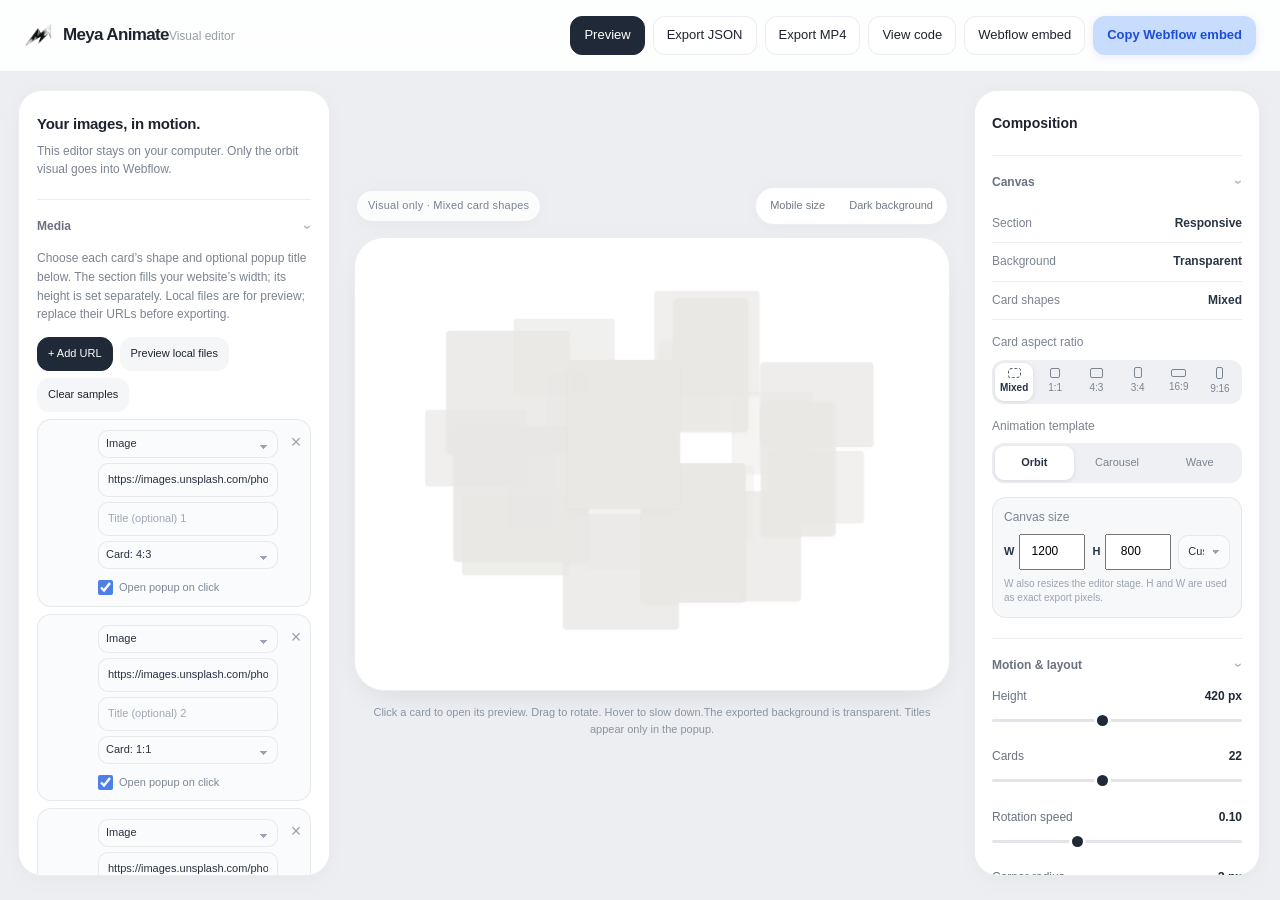
==== commit d0e3931c: "Make canvas width resize the live stage" ====
--- a/editor-template.html
+++ b/editor-template.html
@@ -87,7 +87,7 @@
     <label class="canvas-dimension"><b>W</b><input id="canvas-width" type="number" min="320" max="1920" step="2" value="1200" aria-label="Canvas width"></label>
     <label class="canvas-dimension"><b>H</b><input id="canvas-height" type="number" min="240" max="1920" step="2" value="800" aria-label="Canvas height"></label>
     <select id="canvas-preset" aria-label="Canvas preset"><option value="custom">Custom</option><option value="hd">HD 16:9</option><option value="square">Square 1:1</option><option value="landscape43">4:3</option><option value="portrait">Portrait 9:16</option></select>
-  </div><small class="canvas-size-note">The editor preview stays responsive. Export uses these exact pixels.</small></div>
+  </div><small class="canvas-size-note">W also resizes the editor stage. H and W are used as exact export pixels.</small></div>
   </details>
   <details class="inspector-section" open><summary><h2 class="panel-title">Motion & layout</h2></summary>
   <div class="field"><label for="height">Height <output id="height-value">420 px</output></label><input id="height" type="range" min="240" max="650" step="10" value="420"></div>
@@ -135,6 +135,12 @@
   const preset = document.querySelector('#canvas-preset');
   const current = `${config.canvasWidth}x${config.canvasHeight}`;
   preset.value = ({'1920x1080':'hd','1080x1080':'square','1600x1200':'landscape43','1080x1920':'portrait'})[current] || 'custom';
+  updateStageWidth();
+}
+function updateStageWidth() {
+  const stage = document.querySelector('#stage');
+  stage.style.width = mobile ? '390px' : `min(100%, ${config.canvasWidth}px)`;
+  stage.style.maxWidth = mobile ? '390px' : '100%';
 }
 function setCanvas(width, height) {
   config.canvasWidth = Math.round(Math.min(1920, Math.max(320, Number(width) || 1200)) / 2) * 2;
@@ -233,7 +239,7 @@
   renderList(); renderOrbit(); e.target.value = '';
   status.textContent = 'Files are previewed locally. Add hosted URLs to those cards before exporting.';
 };
-document.querySelector('#mobile').onclick = e => { mobile = !mobile; document.querySelector('#stage').style.maxWidth = mobile ? '390px' : '1100px'; e.target.textContent = mobile ? 'Desktop size' : 'Mobile size'; };
+document.querySelector('#mobile').onclick = e => { mobile = !mobile; updateStageWidth(); e.target.textContent = mobile ? 'Desktop size' : 'Mobile size'; };
 document.querySelector('#background').onclick = e => { dark = !dark; document.querySelector('#stage').style.background = dark ? '#101110' : '#fff'; e.target.textContent = dark ? 'White background' : 'Dark background'; };
 document.querySelector('#global-ratio').addEventListener('click', event => {
   const button = event.target.closest('.ratio-preset'); if (!button) return;
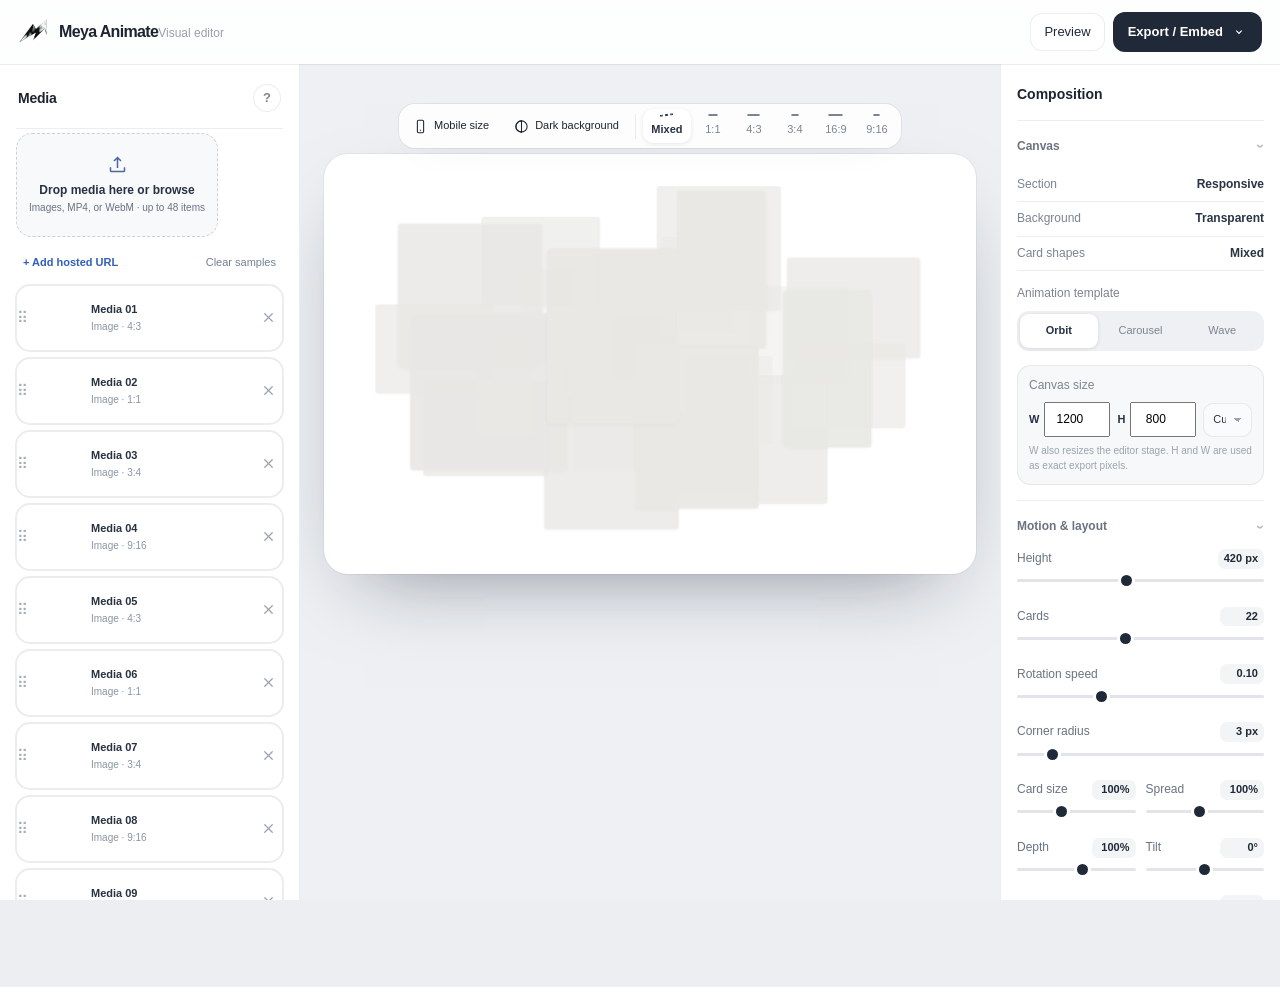
==== commit 93a2e13b: "Refine Meya Animate editor workspace" ====
--- a/editor-template.html
+++ b/editor-template.html
@@ -43,23 +43,36 @@
 .template-control{margin:14px 0}.template-control>span,.canvas-size>span{display:block;margin-bottom:8px;color:#7b8491;font-size:12px}.template-presets{display:grid;grid-template-columns:repeat(3,1fr);gap:4px;padding:3px;background:#eef0f3;border-radius:12px}.template-preset{padding:9px 5px;border:0;border-radius:9px;background:transparent;color:#7b8491;font-size:11px}.template-preset[aria-pressed=true]{background:#fff;color:#273244;box-shadow:0 1px 4px rgba(20,28,40,.1);font-weight:600}.canvas-size{margin:8px 0 15px;padding:11px;background:#f7f8fa;border:1px solid var(--line);border-radius:14px}.canvas-size-row{display:grid;grid-template-columns:1fr 1fr 1.3fr;gap:7px;align-items:center}.canvas-dimension{display:flex;align-items:center;gap:5px}.canvas-dimension b{font-size:11px;color:#273244}.canvas-dimension input{min-width:0;margin:0;padding:7px 5px;text-align:center;font-variant-numeric:tabular-nums}.canvas-size select{min-width:0;margin:0;font-size:11px}.canvas-size-note{display:block;margin-top:7px;color:#9aa3af;font-size:10px}.extra-fields{display:grid;grid-template-columns:1fr 1fr;gap:0 12px}.extra-fields .field:last-child{grid-column:1/-1}.field input[type=number]{font-variant-numeric:tabular-nums}.switch-row{display:flex;align-items:center;justify-content:space-between;gap:8px;padding:9px 11px;background:var(--soft);border:1px solid var(--line);border-radius:12px}.switch-row label{display:flex;align-items:center;gap:7px}.fullscreen-preview{position:fixed;inset:0;z-index:20;width:100%;max-width:none;height:100%;max-height:none;padding:24px;border:0;border-radius:0;background:#08090c;color:#fff}.fullscreen-preview::backdrop{background:#08090c}.fullscreen-preview__top{display:flex;align-items:center;justify-content:space-between;margin-bottom:14px;color:#cbd2dd}.fullscreen-preview__top strong{font-size:14px}.fullscreen-preview__top button{background:#1d2430;color:#fff;border-color:#3b4555}.fullscreen-preview__stage{height:calc(100% - 46px);display:grid;place-items:center}.fullscreen-preview__stage .meya-orbit{width:min(100%,1400px);height:min(100%,900px);border-radius:20px}.export-dialog{max-width:440px}.export-dialog progress{width:100%;height:8px;margin:14px 0}.export-dialog .actions{justify-content:flex-end}
 @media(max-width:1100px) and (min-width:851px){.layout{grid-template-columns:280px minmax(0,1fr)}.inspector-right{grid-column:1/-1;max-height:none;display:grid;grid-template-columns:1fr 1fr 1fr;gap:20px}.inspector-heading{grid-column:1/-1}.inspector-right .inspector-section{margin-top:0}}
 @media(max-width:520px){header{height:auto;min-height:64px;flex-wrap:wrap;gap:12px;padding:14px}header nav{width:100%;display:flex;flex-wrap:wrap}header nav button{flex:1;font-size:10px;padding:9px 6px;white-space:nowrap}.preview-label>span{font-size:10px}.layout{padding:10px}.stage-wrap{width:100%}}
+/* Meya Animate workspace refresh */
+:root{--ease-out:cubic-bezier(.23,1,.32,1);--panel-shadow:0 1px 2px rgba(15,23,42,.03),0 18px 48px -24px rgba(15,23,42,.2)}
+button:active,.export-menu summary:active{transform:scale(.96)}
+header{height:64px;padding:0 18px;box-shadow:0 1px 0 var(--line);border:0}.brand-mark{width:32px;height:32px;border-radius:10px}.brand-lockup strong{font-size:16px}.header-actions{flex-wrap:nowrap}.preview-button{background:#fff;color:#202938;border-color:var(--line)}.preview-button:hover{background:#f5f6f8}.export-menu{position:relative}.export-menu summary{list-style:none;cursor:pointer;border:1px solid transparent;border-radius:12px;padding:10px 14px;background:#202938;color:#fff;font-weight:650;display:flex;align-items:center;gap:8px;transition:transform 150ms var(--ease-out),background 150ms ease}.export-menu summary::-webkit-details-marker{display:none}.export-menu summary svg{width:16px}.export-popover{position:absolute;right:0;top:calc(100% + 8px);z-index:30;width:244px;padding:6px;background:#fff;border-radius:14px;box-shadow:0 18px 55px rgba(15,23,42,.16),0 0 0 1px rgba(15,23,42,.07);transform-origin:top right;opacity:0;transform:translateY(-4px) scale(.97);pointer-events:none;transition:opacity 160ms var(--ease-out),transform 160ms var(--ease-out)}.export-menu[open] .export-popover{opacity:1;transform:translateY(0) scale(1);pointer-events:auto}.export-popover button{width:100%;border:0;background:transparent;border-radius:9px;text-align:left;padding:10px 11px;display:flex;align-items:center;gap:10px;font-size:12px}.export-popover button:hover{background:#f2f4f7}.export-popover svg{width:16px;height:16px;color:#687385}.export-popover hr{border:0;border-top:1px solid var(--line);margin:5px}.export-note{display:block;padding:7px 11px 8px;color:#8b94a1;font-size:10px;line-height:1.45}
+.layout{grid-template-columns:300px minmax(0,1fr) 280px;gap:0;padding:0;min-height:calc(100vh - 64px)}aside,.inspector-right{max-height:calc(100vh - 64px);border:0;border-radius:0;box-shadow:none;padding:18px 16px}.inspector-panel{border-right:1px solid var(--line)}.inspector-right{border-left:1px solid var(--line)}
+.panel-header{display:flex;align-items:center;justify-content:space-between;padding:2px 2px 16px}.panel-header h1{font-size:14px;margin:0}.help{position:relative;width:28px;height:28px;padding:0;border-radius:50%;font-weight:700;color:#7c8694}.help-tip{position:absolute;left:calc(100% + 8px);top:0;width:240px;padding:11px 12px;border-radius:12px;background:#17202e;color:#fff;font-size:11px;font-weight:400;line-height:1.5;opacity:0;transform:translateX(-4px) scale(.97);pointer-events:none;transform-origin:left top;transition:opacity 150ms var(--ease-out),transform 150ms var(--ease-out);z-index:25;text-align:left}.help:hover .help-tip,.help:focus-visible .help-tip{opacity:1;transform:none}
+.inspector-panel>.inspector-section{margin-top:0}.inspector-panel>.inspector-section>summary{display:none}.media-dropzone{display:grid;place-items:center;text-align:center;padding:20px 12px;margin-bottom:12px;border:1px dashed #cbd1da;border-radius:16px;background:#f8f9fb;color:#697382;cursor:pointer;transition:border-color 150ms ease,background 150ms ease,transform 150ms var(--ease-out)}.media-dropzone:hover,.media-dropzone.is-dragging{background:#f1f5fb;border-color:#91aee4}.media-dropzone svg{width:21px;margin-bottom:7px;color:#4a67a1}.media-dropzone strong{display:block;color:#263244;font-size:12px}.media-dropzone span{font-size:10px;margin-top:2px}.media-tools{display:flex;justify-content:space-between;align-items:center;margin-bottom:8px}.media-tools button{border:0;background:transparent;padding:6px 7px;font-size:11px;color:#718096}.media-tools #add{color:#315fbd;font-weight:600}
+.media-row{display:block;padding:0;margin:7px 0;border-radius:14px;background:#fff;overflow:hidden;box-shadow:0 0 0 1px rgba(15,23,42,.08)}.media-row[open]{box-shadow:0 0 0 1px rgba(70,106,177,.22),0 8px 24px -16px rgba(15,23,42,.3)}.media-summary{list-style:none;display:grid;grid-template-columns:18px 38px minmax(0,1fr) 28px;gap:9px;align-items:center;padding:8px;cursor:pointer}.media-summary::-webkit-details-marker{display:none}.drag-handle{color:#a4acb8;cursor:grab;font-size:15px}.thumb{width:38px;height:38px;border-radius:10px;outline:1px solid rgba(0,0,0,.1);outline-offset:-1px}.media-meta{min-width:0}.media-meta strong,.media-meta span{display:block;overflow:hidden;text-overflow:ellipsis;white-space:nowrap}.media-meta strong{font-size:11px;color:#283241}.media-meta span{font-size:10px;color:#8a94a1;margin-top:2px}.media-details{padding:4px 10px 11px 74px;border-top:1px solid var(--line)}.media-details input,.media-details select{margin-top:6px!important}.media-details label{margin-top:8px}.remove{width:28px;height:28px;display:grid;place-items:center;padding:0;border-radius:8px}.remove svg{width:15px;height:15px}.local-note{display:block;margin-top:7px}.media-row.drag-over{box-shadow:0 0 0 2px #7ea6f4}
+.stage-wrap{justify-content:flex-start;padding:28px 24px 38px;background-color:#eef0f3;background-image:radial-gradient(rgba(53,64,81,.13) .7px,transparent .7px);background-size:18px 18px;overflow:auto}.stage-toolbar{position:sticky;top:12px;z-index:4;display:flex;align-items:center;gap:7px;margin-bottom:18px;padding:5px;background:rgba(255,255,255,.86);backdrop-filter:blur(18px);border-radius:16px;box-shadow:0 0 0 1px rgba(15,23,42,.06),0 10px 35px -20px rgba(15,23,42,.28)}.stage-toolbar .tool-divider{width:1px;height:25px;background:var(--line)}.stage-toolbar button{height:34px;padding:6px 9px;border:0;border-radius:10px;background:transparent;display:flex;align-items:center;gap:6px;font-size:11px}.stage-toolbar button:hover{background:#f0f2f5}.stage-toolbar svg{width:15px;height:15px}.stage-toolbar .ratio-presets{padding:0;background:transparent;display:flex}.stage-toolbar .ratio-preset{width:38px;height:34px}.stage-toolbar .ratio-preset:first-child{width:48px}.stage{padding:0;border:0;border-radius:24px;box-shadow:0 32px 80px -38px rgba(15,23,42,.5),0 0 0 1px rgba(15,23,42,.05);background:#fff;transition:background 150ms ease}.stage .meya-orbit{border-radius:24px}.preview-label,.preview-note{display:none}#status{position:fixed;left:50%;bottom:24px;z-index:50;min-height:0;margin:0;padding:11px 15px;border-radius:999px;background:#17202e;color:#fff;box-shadow:0 14px 40px rgba(15,23,42,.22);opacity:0;transform:translate(-50%,10px) scale(.97);pointer-events:none;transition:opacity 180ms var(--ease-out),transform 180ms var(--ease-out);max-width:min(560px,calc(100vw - 32px))}#status.is-visible{opacity:1;transform:translate(-50%,0) scale(1)}
+.inspector-heading{padding:2px 0 14px;font-size:14px}.inspector-section{margin-top:0}.inspector-section summary{padding:13px 0}.property-row{padding:8px 0}.field{margin-bottom:12px}.field>label:not(:has(input[type=checkbox])){margin-bottom:4px}.field output{padding:2px 6px;min-width:44px;border-radius:7px;background:#f3f4f6;font-size:11px}.extra-fields{gap:0 10px}.discrete-control{margin:3px 0 14px}.discrete-control>span{display:block;margin-bottom:7px;color:#697382;font-size:12px}.discrete-options{display:grid;grid-template-columns:repeat(5,1fr);gap:3px;padding:3px;border-radius:11px;background:#eef0f3}.discrete-options button{padding:7px 3px;border:0;border-radius:8px;background:transparent;color:#7b8491;font-size:11px}.discrete-options button[aria-pressed=true]{background:#fff;color:#273244;font-weight:650;box-shadow:0 1px 3px rgba(15,23,42,.09)}.interaction-options{grid-template-columns:repeat(3,1fr)}#rows{position:absolute;opacity:0;pointer-events:none;width:1px;height:1px}.canvas-size{background:#f7f8fa}.switch-row{padding:8px 9px}.inspector-right .ratio-control{display:none}
+@media(max-width:1100px){.layout{grid-template-columns:270px minmax(0,1fr)}.inspector-right{grid-column:1/-1;max-height:none;border-left:0;border-top:1px solid var(--line)}}
+@media(max-width:760px){header{height:auto;min-height:64px;flex-wrap:wrap;gap:9px;padding:11px 12px}.layout{display:flex;flex-direction:column}.stage-wrap{order:-1;padding:18px 10px 28px}.stage-toolbar{max-width:100%;overflow-x:auto;justify-content:flex-start}.stage-toolbar .tool-divider{display:none}.stage-toolbar>button span{display:none}.inspector-panel,.inspector-right{max-height:none;border:0;border-top:1px solid var(--line)}.export-popover{right:0}.brand-lockup span{display:none}}
 </style>
 </head>
 <body>
-<header><div class="brand-lockup"><img class="brand-mark" src="assets/meya-logo.png" alt=""><div><strong>Meya Animate</strong><span>Visual editor</span></div></div><nav class="header-actions"><button class="preview-button" id="fullscreen-preview">Preview</button><button id="export-json">Export JSON</button><button id="export-mp4">Export MP4</button><button id="view-code">View code</button><button id="download">Webflow embed</button><button class="primary" id="copy">Copy Webflow embed</button></nav></header>
+<header><div class="brand-lockup"><img class="brand-mark" src="assets/meya-logo.png" alt=""><div><strong>Meya Animate</strong><span>Visual editor</span></div></div><nav class="header-actions"><button class="preview-button" id="fullscreen-preview">Preview</button><details class="export-menu"><summary>Export / Embed <svg viewBox="0 0 24 24" fill="none" stroke="currentColor" stroke-width="1.8"><path d="m8 10 4 4 4-4"/></svg></summary><div class="export-popover"><button class="primary" id="copy"><svg viewBox="0 0 24 24" fill="none" stroke="currentColor" stroke-width="1.7"><rect x="9" y="9" width="11" height="11" rx="2"/><path d="M5 15H4a2 2 0 0 1-2-2V4a2 2 0 0 1 2-2h9a2 2 0 0 1 2 2v1"/></svg>Copy Webflow Embed</button><button id="export-json"><svg viewBox="0 0 24 24" fill="none" stroke="currentColor" stroke-width="1.7"><path d="M14 2H6a2 2 0 0 0-2 2v16a2 2 0 0 0 2 2h12a2 2 0 0 0 2-2V8z"/><path d="M14 2v6h6M9 15h6m-6 3h4"/></svg>Export JSON</button><button id="export-mp4"><svg viewBox="0 0 24 24" fill="none" stroke="currentColor" stroke-width="1.7"><path d="m16 13 5 3V8l-5 3z"/><rect x="3" y="6" width="13" height="12" rx="2"/></svg>Export MP4</button><span class="export-note">MP4 needs H.264/WebCodecs support. Chrome or Edge desktop works best.</span><hr><button id="view-code"><svg viewBox="0 0 24 24" fill="none" stroke="currentColor" stroke-width="1.7"><path d="m8 9-3 3 3 3m8-6 3 3-3 3m-2-9-4 12"/></svg>View Code</button><button id="download"><svg viewBox="0 0 24 24" fill="none" stroke="currentColor" stroke-width="1.7"><path d="M12 3v12m-4-4 4 4 4-4M5 21h14"/></svg>Download embed file</button></div></details></nav></header>
 <div class="layout">
 <aside class="inspector-panel">
-  <h1>Your images, in motion.</h1><p>This editor stays on your computer. Only the orbit visual goes into Webflow.</p>
+  <div class="panel-header"><h1>Media</h1><button class="help" type="button" aria-label="About the media manager">?<span class="help-tip" role="tooltip">Your images, in motion. Files stay on your computer while you edit; only the finished visual and hosted media links go into Webflow.</span></button></div>
   <details class="inspector-section" open>
-  <summary><h2 class="panel-title">Media</h2></summary><p>Choose each card’s shape and optional popup title below. The section fills your website’s width; its height is set separately. Local files are for preview; replace their URLs before exporting.</p>
-  <div class="actions"><button id="add">+ Add URL</button><button id="upload">Preview local files</button><button id="clear">Clear samples</button></div>
+  <summary><h2 class="panel-title">Media</h2></summary>
+  <button id="upload" class="media-dropzone" type="button"><svg viewBox="0 0 24 24" fill="none" stroke="currentColor" stroke-width="1.7"><path d="M12 16V4m-4 4 4-4 4 4"/><path d="M4 15v4a1 1 0 0 0 1 1h14a1 1 0 0 0 1-1v-4"/></svg><strong>Drop media here or browse</strong><span>Images, MP4, or WebM · up to 48 items</span></button>
+  <div class="media-tools"><button id="add">+ Add hosted URL</button><button id="clear">Clear samples</button></div>
   <input id="files" type="file" accept="image/*,video/mp4,video/webm" multiple hidden>
   <div id="media-list"></div>
   </details>
   <details class="inspector-section"><summary><h2 class="panel-title">Using your media</h2></summary><p>Images: upload to Webflow Assets, then paste the asset link here.<br><br>Videos: use Vimeo or a direct hosted MP4/WebM link. Webflow’s regular Assets panel does not accept videos. Vimeo background playback requires a paid Vimeo plan and embedding permission.<br><br>For videos, add a poster image URL so the card also looks good before playback and with reduced motion.</p></details>
 </aside>
 <main class="stage-wrap">
-  <div class="preview-label"><span>Visual only · Mixed card shapes</span><div class="preview-actions"><button id="mobile">Mobile size</button><button id="background">Dark background</button></div></div>
+  <div class="stage-toolbar"><button id="mobile"><svg viewBox="0 0 24 24" fill="none" stroke="currentColor" stroke-width="1.7"><rect x="7" y="2" width="10" height="20" rx="2"/><path d="M11 18h2"/></svg><span>Mobile size</span></button><button id="background"><svg viewBox="0 0 24 24" fill="none" stroke="currentColor" stroke-width="1.7"><circle cx="12" cy="12" r="9"/><path d="M12 3a9 9 0 0 0 0 18z"/></svg><span>Dark background</span></button><i class="tool-divider"></i><div class="ratio-presets" id="global-ratio" role="group" aria-label="Card aspect ratio"><button class="ratio-preset" type="button" data-ratio="mixed" aria-pressed="true"><i class="ratio-icon" aria-hidden="true"></i>Mixed</button><button class="ratio-preset" type="button" data-ratio="1:1" aria-pressed="false"><i class="ratio-icon"></i>1:1</button><button class="ratio-preset" type="button" data-ratio="4:3" aria-pressed="false"><i class="ratio-icon"></i>4:3</button><button class="ratio-preset" type="button" data-ratio="3:4" aria-pressed="false"><i class="ratio-icon"></i>3:4</button><button class="ratio-preset" type="button" data-ratio="16:9" aria-pressed="false"><i class="ratio-icon"></i>16:9</button><button class="ratio-preset" type="button" data-ratio="9:16" aria-pressed="false"><i class="ratio-icon"></i>9:16</button></div></div>
   <div class="stage" id="stage"><div id="preview" class="meya-orbit"></div></div>
   <p class="preview-note">Click a card to open its preview. Drag to rotate. Hover to slow down.<br>The exported background is transparent. Titles appear only in the popup.</p>
   <p id="status" role="status" aria-live="polite"></p>
@@ -70,14 +83,6 @@
   <div class="property-row"><span>Section</span><strong>Responsive</strong></div>
   <div class="property-row"><span>Background</span><strong>Transparent</strong></div>
   <div class="property-row"><span>Card shapes</span><strong id="card-shapes-value">Mixed</strong></div>
-  <div class="ratio-control"><span>Card aspect ratio</span><div class="ratio-presets" id="global-ratio" role="group" aria-label="Card aspect ratio">
-    <button class="ratio-preset" type="button" data-ratio="mixed" aria-pressed="true"><i class="ratio-icon" aria-hidden="true"></i>Mixed</button>
-    <button class="ratio-preset" type="button" data-ratio="1:1" aria-pressed="false"><i class="ratio-icon" aria-hidden="true"></i>1:1</button>
-    <button class="ratio-preset" type="button" data-ratio="4:3" aria-pressed="false"><i class="ratio-icon" aria-hidden="true"></i>4:3</button>
-    <button class="ratio-preset" type="button" data-ratio="3:4" aria-pressed="false"><i class="ratio-icon" aria-hidden="true"></i>3:4</button>
-    <button class="ratio-preset" type="button" data-ratio="16:9" aria-pressed="false"><i class="ratio-icon" aria-hidden="true"></i>16:9</button>
-    <button class="ratio-preset" type="button" data-ratio="9:16" aria-pressed="false"><i class="ratio-icon" aria-hidden="true"></i>9:16</button>
-  </div></div>
   <div class="template-control"><span>Animation template</span><div class="template-presets" id="template-presets" role="group" aria-label="Animation template">
     <button class="template-preset" type="button" data-template="orbit" aria-pressed="true">Orbit</button>
     <button class="template-preset" type="button" data-template="carousel" aria-pressed="false">Carousel</button>
@@ -94,12 +99,12 @@
   <div class="field"><label for="count">Cards <output id="count-value">22</output></label><input id="count" type="range" min="8" max="40" value="22"></div>
   <div class="field"><label for="speed">Rotation speed <output id="speed-value">0.10</output></label><input id="speed" type="range" min="0" max="0.3" step="0.01" value="0.10"></div>
   <div class="field"><label for="radius">Corner radius <output id="radius-value">3 px</output></label><input id="radius" type="range" min="0" max="24" value="3"></div>
-  <div class="extra-fields"><div class="field"><label for="card-size">Card size <output id="card-size-value">100%</output></label><input id="card-size" type="range" min="55" max="180" value="100"></div><div class="field"><label for="spread">Spread <output id="spread-value">100%</output></label><input id="spread" type="range" min="35" max="180" value="100"></div><div class="field"><label for="depth">Depth <output id="depth-value">100%</output></label><input id="depth" type="range" min="0" max="180" value="100"></div><div class="field"><label for="tilt">Tilt <output id="tilt-value">0°</output></label><input id="tilt" type="range" min="-30" max="30" value="0"></div><div class="field"><label for="rows">Rows <output id="rows-value">3</output></label><input id="rows" type="range" min="2" max="6" value="3"></div><div class="field"><label for="gap">Gap <output id="gap-value">12%</output></label><input id="gap" type="range" min="0" max="30" value="12"></div></div>
+  <div class="extra-fields"><div class="field"><label for="card-size">Card size <output id="card-size-value">100%</output></label><input id="card-size" type="range" min="55" max="180" value="100"></div><div class="field"><label for="spread">Spread <output id="spread-value">100%</output></label><input id="spread" type="range" min="35" max="180" value="100"></div><div class="field"><label for="depth">Depth <output id="depth-value">100%</output></label><input id="depth" type="range" min="0" max="180" value="100"></div><div class="field"><label for="tilt">Tilt <output id="tilt-value">0°</output></label><input id="tilt" type="range" min="-30" max="30" value="0"></div><div class="field"><label for="gap">Gap <output id="gap-value">12%</output></label><input id="gap" type="range" min="0" max="30" value="12"></div></div><div class="discrete-control"><span>Rows <output id="rows-value">3</output></span><input id="rows" type="range" min="2" max="6" value="3"><div class="discrete-options" id="row-presets" role="group" aria-label="Rows"><button type="button" data-value="2">2</button><button type="button" data-value="3">3</button><button type="button" data-value="4">4</button><button type="button" data-value="5">5</button><button type="button" data-value="6">6</button></div></div>
   <div class="switch-row"><label><input id="intro" type="checkbox" checked> Animate cards on arrival</label><button id="replay">Replay opening</button></div>
   <div class="switch-row"><label><input id="reverse" type="checkbox"> Reverse direction</label></div>
   </details>
   <details class="inspector-section" open><summary><h2 class="panel-title">Interaction</h2></summary>
-  <div class="property-row"><span>Card click</span><strong>Set per item</strong></div>
+  <div class="discrete-control"><span>Card click</span><div class="discrete-options interaction-options" id="interaction-presets" role="group" aria-label="Card click behavior"><button type="button" data-mode="per-item" aria-pressed="true">Per item</button><button type="button" data-mode="all" aria-pressed="false">All on</button><button type="button" data-mode="none" aria-pressed="false">Off</button></div></div>
   <div class="property-row"><span>Titles</span><strong>Optional</strong></div>
   </details>
 </aside>
@@ -122,13 +127,15 @@
 const list = document.querySelector('#media-list'), preview = document.querySelector('#preview');
 const status = document.querySelector('#status');
 const temporaryURLs = new Set();
-let mobile = false, dark = false, previewTimer, globalCardRatio = 'mixed', exportController = null;
+let mobile = false, dark = false, previewTimer, toastTimer, globalCardRatio = 'mixed', exportController = null, draggedMediaIndex = null;
 const mixedRatios = ['4:3', '1:1', '3:4', '9:16'];
 config.globalCardRatio = config.globalCardRatio || 'mixed'; globalCardRatio = config.globalCardRatio;
 config.media.forEach((item, index) => { item.mixedCardRatio = item.mixedCardRatio || item.cardRatio || mixedRatios[index % mixedRatios.length]; item.cardRatioOverride = item.cardRatioOverride === true; item.cardRatio = item.cardRatio || item.mixedCardRatio; });
 config.template = config.template || 'orbit'; config.canvasWidth = Number(config.canvasWidth || 1200); config.canvasHeight = Number(config.canvasHeight || 800);
 for (const name of ['cardSize','spread','depth','tilt','rows','gap']) config[name] = Number(config[name] ?? ({cardSize:100,spread:100,depth:100,tilt:0,rows:3,gap:12}[name]));
 function renderOrbit(replay = false) { clearTimeout(previewTimer); window.MeyaOrbit.mount(preview, {...config, intro: replay && config.intro !== false}); }
+function showToast(message) { status.textContent = message; status.classList.add('is-visible'); clearTimeout(toastTimer); toastTimer = setTimeout(() => status.classList.remove('is-visible'), 3200); }
+new MutationObserver(() => { if (status.textContent.trim()) { status.classList.add('is-visible'); clearTimeout(toastTimer); toastTimer = setTimeout(() => status.classList.remove('is-visible'), 3200); } }).observe(status, {childList:true,characterData:true,subtree:true});
 function updateCanvasInputs() {
   document.querySelector('#canvas-width').value = config.canvasWidth;
   document.querySelector('#canvas-height').value = config.canvasHeight;
@@ -161,11 +168,12 @@
 function renderList() {
   list.replaceChildren();
   config.media.forEach((item, index) => {
-    const row = document.createElement('div'); row.className = 'media-row';
+    const row = document.createElement('details'); row.className = 'media-row'; row.dataset.index = index; row.draggable = true;
     const thumb = document.createElement('img'); thumb.className = 'thumb'; thumb.alt = '';
     if (item.type === 'image' || item.poster) thumb.src = item.type === 'image' ? item.src : item.poster;
     thumb.addEventListener('error', () => { thumb.style.visibility = 'hidden'; });
-    const fields = document.createElement('div'), type = document.createElement('select'); type.setAttribute('aria-label', 'Media type ' + (index + 1));
+    const fields = document.createElement('div'); fields.className = 'media-details';
+    const type = document.createElement('select'); type.setAttribute('aria-label', 'Media type ' + (index + 1));
     for (const [value, label] of [['image','Image'],['video','MP4 / WebM'],['vimeo','Vimeo']]) {
       const option = document.createElement('option'); option.value = value; option.textContent = label; option.selected = item.type === value; type.append(option);
     }
@@ -181,7 +189,7 @@
     const popupLabel = document.createElement('label'), popupToggle = document.createElement('input');
     popupToggle.type = 'checkbox'; popupToggle.checked = item.popup !== false;
     popupToggle.setAttribute('aria-label', 'Enable popup ' + (index + 1));
-    popupToggle.addEventListener('change', () => { item.popup = popupToggle.checked; renderOrbit(); });
+    popupToggle.addEventListener('change', () => { item.popup = popupToggle.checked; item.popupMemory = popupToggle.checked; document.querySelectorAll('#interaction-presets button').forEach(option => option.setAttribute('aria-pressed', String(option.dataset.mode === 'per-item'))); renderOrbit(); });
     popupLabel.append(popupToggle, ' Open popup on click'); fields.append(popupLabel);
     if (item.type !== 'image') fields.append(input('Poster image URL ' + (index + 1), item.poster, value => { item.poster = value; }));
     if (item.type === 'vimeo') {
@@ -191,10 +199,19 @@
       }
       ratio.addEventListener('change', () => { item.ratio = Number(ratio.value); renderOrbit(); }); fields.append(ratio);
     }
-    const remove = document.createElement('button'); remove.className = 'remove'; remove.textContent = '×'; remove.setAttribute('aria-label', 'Remove media ' + (index + 1));
-    remove.addEventListener('click', () => { config.media.splice(index,1); renderList(); renderOrbit(); });
-    row.append(thumb,fields,remove);
+    const remove = document.createElement('button'); remove.type = 'button'; remove.className = 'remove'; remove.innerHTML = '<svg viewBox="0 0 24 24" fill="none" stroke="currentColor" stroke-width="2" stroke-linecap="round"><path d="M18 6 6 18"/><path d="m6 6 12 12"/></svg>'; remove.setAttribute('aria-label', 'Remove media ' + (index + 1));
+    remove.addEventListener('click', event => { event.preventDefault(); event.stopPropagation(); config.media.splice(index,1); renderList(); renderOrbit(); });
+    const summary = document.createElement('summary'); summary.className = 'media-summary';
+    const handle = document.createElement('span'); handle.className = 'drag-handle'; handle.textContent = '⠿'; handle.setAttribute('aria-hidden','true');
+    const meta = document.createElement('span'); meta.className = 'media-meta';
+    const metaTitle = document.createElement('strong'), metaDetail = document.createElement('span');
+    metaTitle.textContent = item.title || `Media ${String(index + 1).padStart(2,'0')}`; metaDetail.textContent = `${item.type === 'vimeo' ? 'Vimeo' : item.type === 'video' ? 'Video' : 'Image'} · ${item.cardRatio || '4:3'}`; meta.append(metaTitle,metaDetail);
+    summary.append(handle,thumb,meta,remove); row.append(summary,fields);
     if (item.src.startsWith('blob:')) { const note = document.createElement('span'); note.className='local-note'; note.textContent='Local preview. Add a hosted URL to export.'; row.append(note); }
+    row.addEventListener('dragstart', event => { draggedMediaIndex = index; event.dataTransfer.effectAllowed = 'move'; });
+    row.addEventListener('dragover', event => { event.preventDefault(); row.classList.add('drag-over'); });
+    row.addEventListener('dragleave', () => row.classList.remove('drag-over'));
+    row.addEventListener('drop', event => { event.preventDefault(); row.classList.remove('drag-over'); if (draggedMediaIndex === null || draggedMediaIndex === index) return; const [moved] = config.media.splice(draggedMediaIndex,1); config.media.splice(index,0,moved); draggedMediaIndex = null; renderList(); renderOrbit(); });
     list.append(row);
   });
 }
@@ -215,6 +232,8 @@
   });
 }
 document.querySelector('#template-presets').addEventListener('click', event => { const button = event.target.closest('.template-preset'); if (button) setTemplate(button.dataset.template); });
+document.querySelector('#row-presets').addEventListener('click', event => { const button = event.target.closest('button'); if (!button) return; const input = document.querySelector('#rows'); input.value = button.dataset.value; input.dispatchEvent(new Event('input',{bubbles:true})); document.querySelectorAll('#row-presets button').forEach(option => option.setAttribute('aria-pressed', String(option === button))); });
+document.querySelector('#interaction-presets').addEventListener('click', event => { const button = event.target.closest('button'); if (!button) return; const mode = button.dataset.mode; if (mode !== 'per-item') config.media.forEach(item => { if (item.popupMemory === undefined) item.popupMemory = item.popup !== false; item.popup = mode === 'all'; }); else config.media.forEach(item => { if (item.popupMemory !== undefined) item.popup = item.popupMemory; }); document.querySelectorAll('#interaction-presets button').forEach(option => option.setAttribute('aria-pressed', String(option === button))); renderList(); renderOrbit(); });
 document.querySelector('#canvas-preset').addEventListener('change', event => {
   const presets = { hd:[1920,1080], square:[1080,1080], landscape43:[1600,1200], portrait:[1080,1920] };
   if (presets[event.target.value]) setCanvas(...presets[event.target.value]); else updateCanvasInputs();
@@ -227,27 +246,32 @@
   list.lastElementChild.querySelector('input').focus();
 };
 document.querySelector('#clear').onclick = () => { config.media = []; renderList(); renderOrbit(); status.textContent = 'Samples cleared. Add your own media links or preview local files.'; };
-document.querySelector('#upload').onclick = () => document.querySelector('#files').click();
-document.querySelector('#files').onchange = e => {
-  for (const file of e.target.files) {
+const upload = document.querySelector('#upload');
+upload.onclick = () => document.querySelector('#files').click();
+function addLocalFiles(files) {
+  for (const file of files) {
     if (config.media.length >= 48) break;
     if (!file.type.startsWith('image/') && !['video/mp4','video/webm'].includes(file.type)) continue;
     const src = URL.createObjectURL(file); temporaryURLs.add(src);
     const mixedCardRatio = mixedRatios[config.media.length % mixedRatios.length];
     config.media.push({type:file.type.startsWith('image/') ? 'image' : 'video',src,cardRatio:globalCardRatio === 'mixed' ? mixedCardRatio : globalCardRatio,mixedCardRatio,cardRatioOverride:false});
   }
-  renderList(); renderOrbit(); e.target.value = '';
+  renderList(); renderOrbit();
   status.textContent = 'Files are previewed locally. Add hosted URLs to those cards before exporting.';
-};
-document.querySelector('#mobile').onclick = e => { mobile = !mobile; updateStageWidth(); e.target.textContent = mobile ? 'Desktop size' : 'Mobile size'; };
-document.querySelector('#background').onclick = e => { dark = !dark; document.querySelector('#stage').style.background = dark ? '#101110' : '#fff'; e.target.textContent = dark ? 'White background' : 'Dark background'; };
+}
+document.querySelector('#files').onchange = e => { addLocalFiles(e.target.files); e.target.value = ''; };
+upload.addEventListener('dragover', event => { event.preventDefault(); upload.classList.add('is-dragging'); });
+upload.addEventListener('dragleave', () => upload.classList.remove('is-dragging'));
+upload.addEventListener('drop', event => { event.preventDefault(); upload.classList.remove('is-dragging'); addLocalFiles(event.dataTransfer.files); });
+document.querySelector('#mobile').onclick = e => { mobile = !mobile; updateStageWidth(); e.currentTarget.querySelector('span').textContent = mobile ? 'Desktop size' : 'Mobile size'; };
+document.querySelector('#background').onclick = e => { dark = !dark; document.querySelector('#stage').style.background = dark ? '#101110' : '#fff'; e.currentTarget.querySelector('span').textContent = dark ? 'White background' : 'Dark background'; };
 document.querySelector('#global-ratio').addEventListener('click', event => {
   const button = event.target.closest('.ratio-preset'); if (!button) return;
   globalCardRatio = button.dataset.ratio;
   config.globalCardRatio = globalCardRatio;
   document.querySelectorAll('.ratio-preset').forEach(option => option.setAttribute('aria-pressed', String(option === button)));
   document.querySelector('#card-shapes-value').textContent = globalCardRatio === 'mixed' ? 'Mixed' : globalCardRatio;
-  document.querySelector('.preview-label>span').textContent = 'Visual only · ' + (globalCardRatio === 'mixed' ? 'Mixed card shapes' : globalCardRatio + ' cards');
+  const previewLabel = document.querySelector('.preview-label>span'); if (previewLabel) previewLabel.textContent = 'Visual only · ' + (globalCardRatio === 'mixed' ? 'Mixed card shapes' : globalCardRatio + ' cards');
   config.media.forEach((item, index) => {
     item.mixedCardRatio = item.mixedCardRatio || mixedRatios[index % mixedRatios.length];
     if (!item.cardRatioOverride) item.cardRatio = globalCardRatio === 'mixed' ? item.mixedCardRatio : globalCardRatio;
@@ -296,7 +320,7 @@
 }
 document.querySelector('#copy').onclick = async () => {
   const code = getEmbed(); if(!code) return;
-  if (await copyText(code)) status.textContent = 'Copied. Replace your old Webflow Code Embed. Test with custom code enabled in Preview; the Designer script notice is normal.';
+  if (await copyText(code)) showToast('Embed code copied to clipboard! Ready to paste into Webflow.');
   else { status.textContent = 'Automatic copy was blocked. The full embed is selected so you can copy it manually.'; document.querySelector('#code').value = code; document.querySelector('#code-dialog').showModal(); document.querySelector('#code').select(); }
 };
 document.querySelector('#download').onclick = () => {
@@ -324,7 +348,7 @@
     const blob = await window.MeyaVideo.exportMP4(config, { signal: exportController.signal, onProgress: value => { progress.value = value; message.textContent = `Rendering frame ${Math.round(value * Math.ceil((config.duration || 8) * (config.fps || 30)))}…`; } });
     const url = URL.createObjectURL(blob); const link = document.createElement('a'); link.href = url; link.download = 'meya-animate.mp4'; link.click(); setTimeout(() => URL.revokeObjectURL(url), 1500);
     message.textContent = 'MP4 ready.'; status.textContent = 'MP4 exported.'; setTimeout(() => dialog.close(), 700);
-  } catch (error) { console.error('MP4 export failed.', error); message.textContent = error.name === 'AbortError' ? 'Export cancelled.' : error.message || 'MP4 export failed.'; status.textContent = message.textContent; document.querySelector('#cancel-export').textContent = 'Close'; }
+  } catch (error) { console.error('MP4 export failed.', error); message.textContent = error.name === 'AbortError' ? 'Export cancelled.' : error.message || 'MP4 export failed.'; if (error.name === 'AbortError') showToast('Export cancelled.'); document.querySelector('#cancel-export').textContent = 'Close'; }
   finally { exportController = null; }
 };
 document.querySelector('#close-dialog').onclick = () => document.querySelector('#code-dialog').close();
@@ -335,10 +359,11 @@
 document.querySelector('#reverse').onchange = e => { config.reverse = e.target.checked; renderOrbit(); };
 document.querySelector('#height').value = config.height; document.querySelector('#count').value = config.count; document.querySelector('#speed').value = config.speed; document.querySelector('#radius').value = config.radius;
 for (const name of ['card-size','spread','depth','tilt','rows','gap']) { const key = name.replace(/-([a-z])/g, (_, letter) => letter.toUpperCase()); document.querySelector('#' + name).value = config[key]; document.querySelector('#' + name + '-value').textContent = config[key] + (key === 'tilt' ? '°' : ['cardSize','spread','depth','gap'].includes(key) ? '%' : ''); }
+document.querySelectorAll('#row-presets button').forEach(button => button.setAttribute('aria-pressed', String(Number(button.dataset.value) === config.rows)));
 document.querySelectorAll('.template-preset').forEach(button => button.setAttribute('aria-pressed', String(button.dataset.template === config.template)));
 document.querySelectorAll('.ratio-preset').forEach(button => button.setAttribute('aria-pressed', String(button.dataset.ratio === globalCardRatio)));
 document.querySelector('#card-shapes-value').textContent = globalCardRatio === 'mixed' ? 'Mixed' : globalCardRatio;
-document.querySelector('.preview-label>span').textContent = 'Visual only · ' + (globalCardRatio === 'mixed' ? 'Mixed card shapes' : globalCardRatio + ' cards');
+const previewLabel = document.querySelector('.preview-label>span'); if (previewLabel) previewLabel.textContent = 'Visual only · ' + (globalCardRatio === 'mixed' ? 'Mixed card shapes' : globalCardRatio + ' cards');
 updateCanvasInputs();
 renderList(); renderOrbit(true);
 </script>
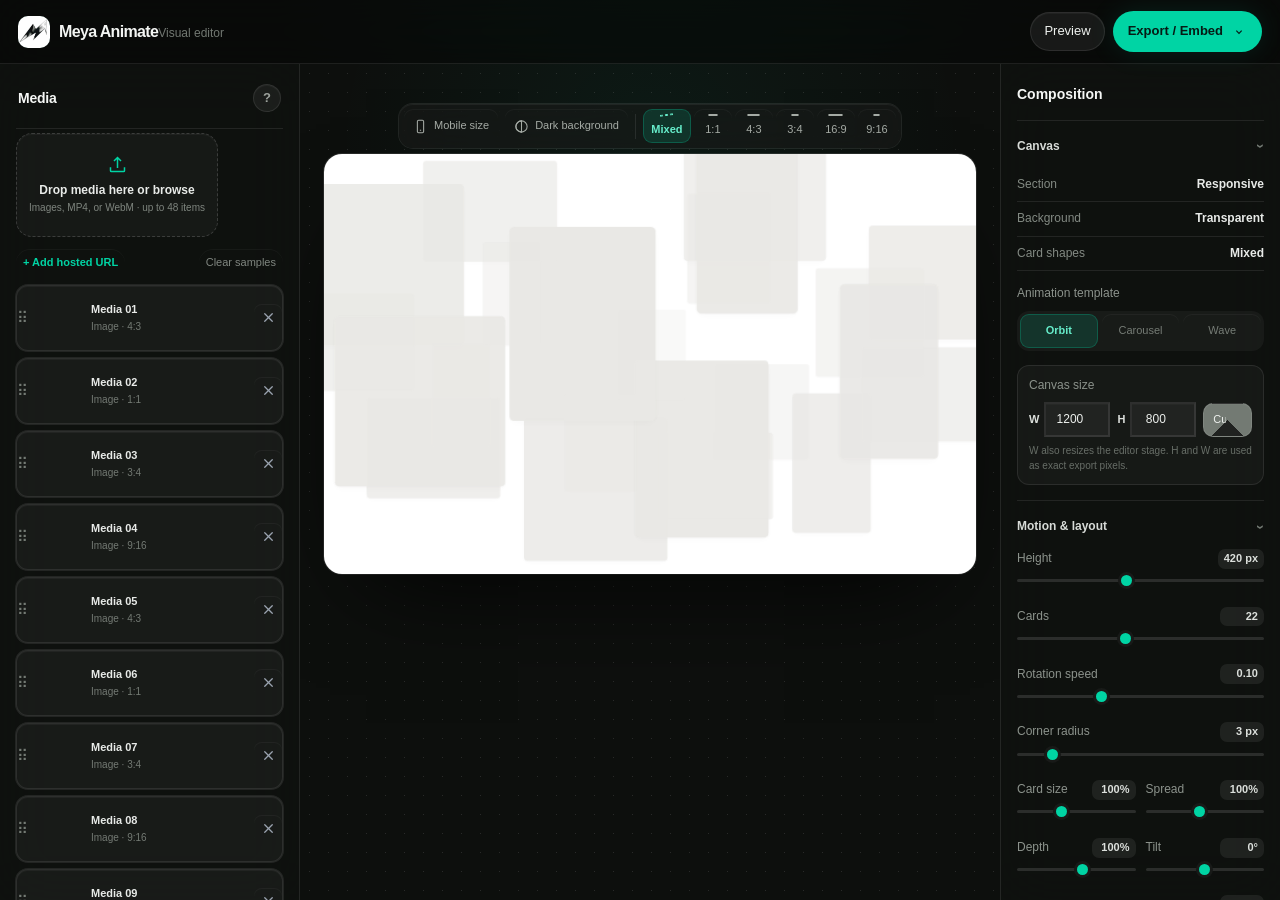
==== commit b5701ed2: "Apply glass Mintlify-inspired editor theme" ====
--- a/editor-template.html
+++ b/editor-template.html
@@ -55,6 +55,18 @@
 .inspector-heading{padding:2px 0 14px;font-size:14px}.inspector-section{margin-top:0}.inspector-section summary{padding:13px 0}.property-row{padding:8px 0}.field{margin-bottom:12px}.field>label:not(:has(input[type=checkbox])){margin-bottom:4px}.field output{padding:2px 6px;min-width:44px;border-radius:7px;background:#f3f4f6;font-size:11px}.extra-fields{gap:0 10px}.discrete-control{margin:3px 0 14px}.discrete-control>span{display:block;margin-bottom:7px;color:#697382;font-size:12px}.discrete-options{display:grid;grid-template-columns:repeat(5,1fr);gap:3px;padding:3px;border-radius:11px;background:#eef0f3}.discrete-options button{padding:7px 3px;border:0;border-radius:8px;background:transparent;color:#7b8491;font-size:11px}.discrete-options button[aria-pressed=true]{background:#fff;color:#273244;font-weight:650;box-shadow:0 1px 3px rgba(15,23,42,.09)}.interaction-options{grid-template-columns:repeat(3,1fr)}#rows{position:absolute;opacity:0;pointer-events:none;width:1px;height:1px}.canvas-size{background:#f7f8fa}.switch-row{padding:8px 9px}.inspector-right .ratio-control{display:none}
 @media(max-width:1100px){.layout{grid-template-columns:270px minmax(0,1fr)}.inspector-right{grid-column:1/-1;max-height:none;border-left:0;border-top:1px solid var(--line)}}
 @media(max-width:760px){header{height:auto;min-height:64px;flex-wrap:wrap;gap:9px;padding:11px 12px}.layout{display:flex;flex-direction:column}.stage-wrap{order:-1;padding:18px 10px 28px}.stage-toolbar{max-width:100%;overflow-x:auto;justify-content:flex-start}.stage-toolbar .tool-divider{display:none}.stage-toolbar>button span{display:none}.inspector-panel,.inspector-right{max-height:none;border:0;border-top:1px solid var(--line)}.export-popover{right:0}.brand-lockup span{display:none}}
+/* Mint glass theme — visual-only overrides, editor hooks stay unchanged. */
+:root{--shell:#090a09;--surface:rgba(20,22,20,.72);--ink:#f3f5f3;--muted:#929892;--line:rgba(255,255,255,.09);--blue:#00d4a4;--blue-ink:#061b15;--soft:rgba(255,255,255,.055);--glass:rgba(19,21,19,.68);--glass-strong:rgba(25,27,25,.86);--mint:#00d4a4;--mint-soft:rgba(0,212,164,.13)}
+html,body{background:#090a09;color:var(--ink)}body{background:radial-gradient(circle at 52% -20%,rgba(0,212,164,.12),transparent 34%),#090a09}
+button{border-color:var(--line);background:rgba(255,255,255,.055);color:var(--ink);box-shadow:inset 0 1px rgba(255,255,255,.04);border-radius:999px}button:hover{background:rgba(255,255,255,.1);border-color:rgba(255,255,255,.15)}button:focus-visible,input:focus-visible,select:focus-visible,textarea:focus-visible,summary:focus-visible{outline:2px solid var(--mint);outline-offset:2px}
+header{background:rgba(9,10,9,.7);border-bottom:1px solid var(--line);box-shadow:none;backdrop-filter:blur(24px) saturate(135%);-webkit-backdrop-filter:blur(24px) saturate(135%)}.brand-mark{background:rgba(0,212,164,.1);box-shadow:inset 0 0 0 1px rgba(0,212,164,.18)}.brand-lockup span{color:#727872}.preview-button{background:rgba(255,255,255,.065);color:#eef1ee;border-color:var(--line)}.preview-button:hover{background:rgba(255,255,255,.11)}.export-menu summary{background:var(--mint);color:#061b15;border-radius:999px;box-shadow:0 0 28px rgba(0,212,164,.12)}.export-menu summary:hover{background:#18dfb1}.export-popover{background:rgba(22,24,22,.93);border-radius:12px;box-shadow:0 24px 65px rgba(0,0,0,.48),0 0 0 1px rgba(255,255,255,.1);backdrop-filter:blur(24px);-webkit-backdrop-filter:blur(24px)}.export-popover button{color:#eef1ee;border-radius:8px}.export-popover button:hover{background:rgba(255,255,255,.08)}.export-popover svg{color:#9aa19a}.export-popover .primary{color:#65ebc9}.export-note{color:#858c85}.export-popover hr{border-color:var(--line)}
+.inspector-panel,.inspector-right{background:var(--glass);backdrop-filter:blur(28px) saturate(125%);-webkit-backdrop-filter:blur(28px) saturate(125%)}.inspector-panel{border-right-color:var(--line)}.inspector-right{border-left-color:var(--line)}.panel-header h1,.inspector-heading{color:#f5f7f5}.help{color:#9da39d}.help-tip{background:rgba(35,38,35,.96);box-shadow:0 18px 50px rgba(0,0,0,.45),0 0 0 1px var(--line)}.inspector-section{border-color:var(--line)}.inspector-section summary h2{color:#d7dbd7}.inspector-section summary h2:after{color:#737a73}.property-row{border-color:var(--line);color:#838a83}.property-row strong{color:#e8ebe8}
+.media-dropzone{border-color:rgba(255,255,255,.16);background:rgba(255,255,255,.035);color:#7f867f}.media-dropzone:hover,.media-dropzone.is-dragging{background:var(--mint-soft);border-color:rgba(0,212,164,.55)}.media-dropzone svg,.media-tools #add{color:var(--mint)}.media-dropzone strong{color:#e9ece9}.media-tools button{color:#808780}.media-row{background:rgba(255,255,255,.045);box-shadow:inset 0 1px rgba(255,255,255,.04),0 0 0 1px var(--line);border-radius:12px}.media-row[open]{background:rgba(255,255,255,.065);box-shadow:0 0 0 1px rgba(0,212,164,.38),0 16px 35px -24px rgba(0,0,0,.8)}.media-summary{border-radius:12px}.media-meta strong{color:#e8ebe8}.media-meta span,.drag-handle{color:#747b74}.media-details{border-color:var(--line)}.thumb{outline-color:rgba(255,255,255,.13)}.local-note{color:#c59a62}
+input[type=text],input[type=url],input[type=number],select,textarea{background:rgba(255,255,255,.045);border-color:var(--line);color:#eef1ee;box-shadow:inset 0 1px rgba(255,255,255,.025)}input[type=text]::placeholder,input[type=url]::placeholder{color:#656b65}select{background-color:rgba(255,255,255,.045);background-image:linear-gradient(45deg,transparent 50%,#737a73 50%),linear-gradient(135deg,#737a73 50%,transparent 50%)}option{background:#171917;color:#eef1ee}input[type=checkbox]{accent-color:var(--mint)}input[type=range]::-webkit-slider-runnable-track{background:rgba(255,255,255,.12)}input[type=range]::-webkit-slider-thumb{background:var(--mint);box-shadow:0 0 0 3px #181a18}input[type=range]::-moz-range-track{background:rgba(255,255,255,.12)}input[type=range]::-moz-range-thumb{background:var(--mint)}label,.template-control>span,.canvas-size>span,.discrete-control>span{color:#8c938c}.field output{background:rgba(255,255,255,.07);color:#dce0dc}.canvas-dimension b{color:#dce0dc}
+.stage-wrap{background-color:#0d0f0d;background-image:radial-gradient(rgba(255,255,255,.115) .7px,transparent .7px),radial-gradient(circle at 50% 10%,rgba(0,212,164,.055),transparent 38%);background-size:19px 19px,100% 100%}.stage-toolbar{background:rgba(25,27,25,.66);box-shadow:0 0 0 1px rgba(255,255,255,.09),0 20px 55px -28px rgba(0,0,0,.9),inset 0 1px rgba(255,255,255,.06);backdrop-filter:blur(24px) saturate(130%);-webkit-backdrop-filter:blur(24px) saturate(130%);border-radius:14px}.stage-toolbar button{color:#a5aba5;border-radius:9px}.stage-toolbar button:hover{background:rgba(255,255,255,.08);color:#f2f4f2}.stage-toolbar .tool-divider{background:var(--line)}.ratio-preset[aria-pressed=true],.template-preset[aria-pressed=true],.discrete-options button[aria-pressed=true]{background:rgba(0,212,164,.14);color:#67edcb;box-shadow:inset 0 0 0 1px rgba(0,212,164,.25)}.ratio-presets,.template-presets,.discrete-options,.segmented,.inspector-tabs{background:rgba(255,255,255,.045)}.ratio-preset,.template-preset,.discrete-options button{color:#767d76}.stage{box-shadow:0 42px 100px -42px rgba(0,0,0,.95),0 0 0 1px rgba(255,255,255,.11);border-radius:18px}.stage .meya-orbit{border-radius:18px}
+.canvas-size,.switch-row{background:rgba(255,255,255,.035);border-color:var(--line);border-radius:12px}.canvas-size-note{color:#686f68}.switch-row label{color:#a8aea8}#status{background:rgba(28,31,28,.9);color:#f1f4f1;box-shadow:0 18px 50px rgba(0,0,0,.5),0 0 0 1px var(--line);backdrop-filter:blur(18px)}#status:before{content:"";width:7px;height:7px;border-radius:50%;background:var(--mint);display:inline-block;margin-right:8px}
+dialog{background:rgba(20,22,20,.94);color:#eef1ee;border-color:var(--line);box-shadow:0 34px 100px rgba(0,0,0,.7);backdrop-filter:blur(28px)}dialog::backdrop{background:rgba(0,0,0,.66);backdrop-filter:blur(10px)}dialog textarea{background:#0d0f0d;color:#dfe4df;border-color:var(--line)}.fullscreen-preview{background:#080908}.fullscreen-preview__top button{background:rgba(255,255,255,.07);color:#fff;border-color:var(--line)}
+@media(max-width:1100px){.inspector-right{border-top-color:var(--line)}}@media(max-width:760px){.inspector-panel,.inspector-right{border-top-color:var(--line)}}
 </style>
 </head>
 <body>
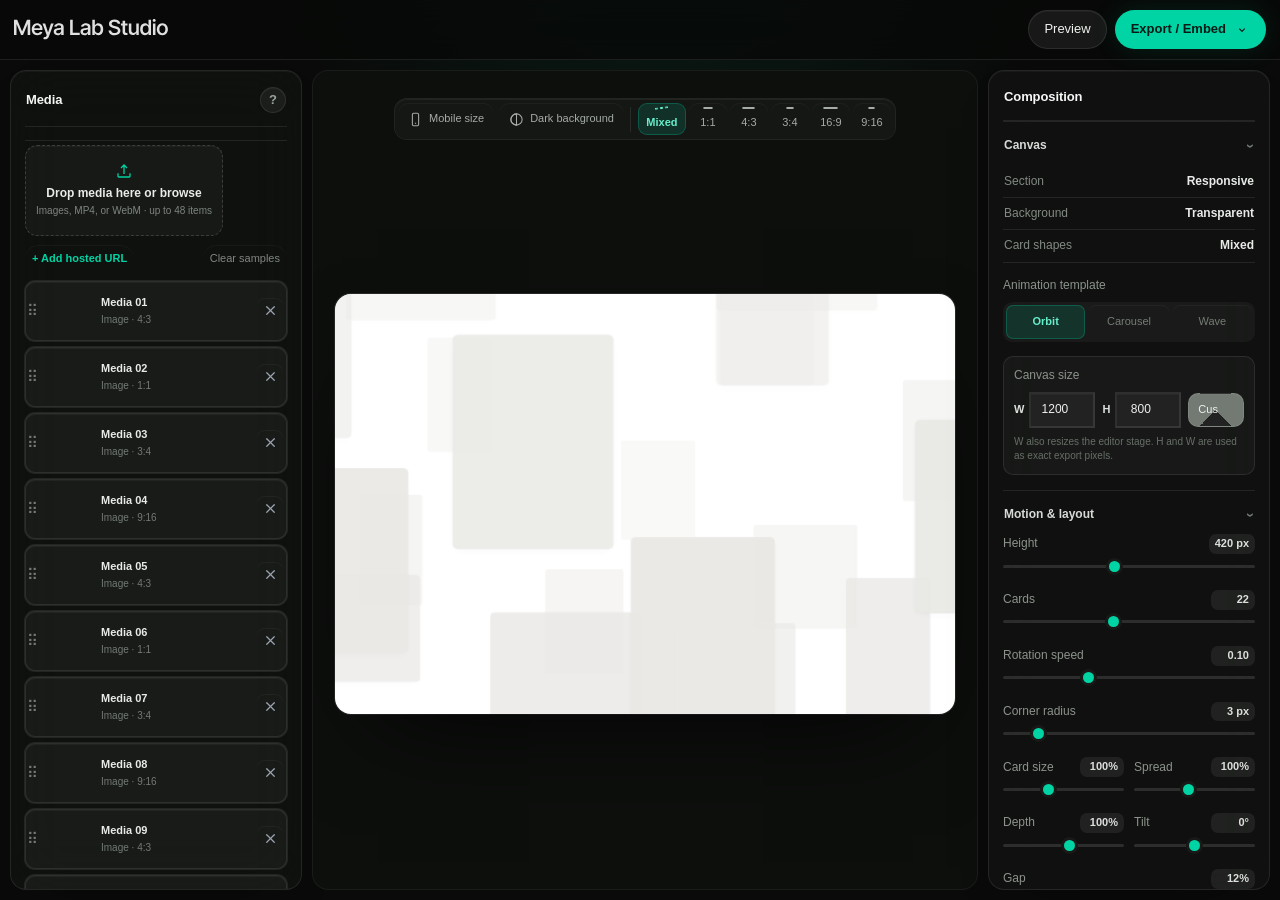
==== commit 16924a0f: "Polish editor layout and use Meya wordmark" ====
--- a/editor-template.html
+++ b/editor-template.html
@@ -67,10 +67,17 @@
 .canvas-size,.switch-row{background:rgba(255,255,255,.035);border-color:var(--line);border-radius:12px}.canvas-size-note{color:#686f68}.switch-row label{color:#a8aea8}#status{background:rgba(28,31,28,.9);color:#f1f4f1;box-shadow:0 18px 50px rgba(0,0,0,.5),0 0 0 1px var(--line);backdrop-filter:blur(18px)}#status:before{content:"";width:7px;height:7px;border-radius:50%;background:var(--mint);display:inline-block;margin-right:8px}
 dialog{background:rgba(20,22,20,.94);color:#eef1ee;border-color:var(--line);box-shadow:0 34px 100px rgba(0,0,0,.7);backdrop-filter:blur(28px)}dialog::backdrop{background:rgba(0,0,0,.66);backdrop-filter:blur(10px)}dialog textarea{background:#0d0f0d;color:#dfe4df;border-color:var(--line)}.fullscreen-preview{background:#080908}.fullscreen-preview__top button{background:rgba(255,255,255,.07);color:#fff;border-color:var(--line)}
 @media(max-width:1100px){.inspector-right{border-top-color:var(--line)}}@media(max-width:760px){.inspector-panel,.inspector-right{border-top-color:var(--line)}}
+/* Clean studio pass */
+header{height:60px;padding:0 14px;background:rgba(8,9,8,.82)}.brand-lockup{height:36px}.brand-wordmark{display:block;width:154px;height:auto;filter:invert(1);opacity:.94}.layout{grid-template-columns:292px minmax(0,1fr) 282px;gap:10px;padding:10px;min-height:calc(100vh - 60px)}aside,.inspector-right{max-height:calc(100vh - 80px);border:1px solid var(--line);border-radius:16px;padding:16px 14px;background:rgba(20,22,20,.62);box-shadow:0 18px 55px -40px rgba(0,0,0,.95),inset 0 1px rgba(255,255,255,.035)}.inspector-panel,.inspector-right{border-color:var(--line)}
+.stage-wrap{border:1px solid rgba(255,255,255,.055);border-radius:16px;padding:20px 22px 28px;min-height:calc(100vh - 80px);background-color:#0d0f0d;background-image:radial-gradient(rgba(255,255,255,.09) .65px,transparent .65px);background-size:20px 20px}.stage-toolbar{top:8px;margin-bottom:16px;padding:4px;background:rgba(24,26,24,.78);border-radius:12px}.stage-toolbar button{height:32px}.stage-toolbar .ratio-preset{height:32px}.stage{margin:auto;border-radius:16px}.stage .meya-orbit{border-radius:16px}
+.panel-header{padding:0 1px 13px;border-bottom:1px solid var(--line);margin-bottom:13px}.panel-header h1,.inspector-heading{font-size:13px;font-weight:600;letter-spacing:-.1px}.inspector-heading{padding:0 1px 13px;border-bottom:1px solid var(--line)}.help{width:26px;height:26px}.media-dropzone{padding:16px 10px;border-radius:12px;margin-bottom:9px}.media-dropzone svg{width:18px;margin-bottom:5px}.media-row{margin:6px 0;border-radius:10px}.media-summary{padding:7px}.media-details{padding:3px 9px 10px 69px}.thumb{width:36px;height:36px;border-radius:8px}.remove{width:26px;height:26px}
+.inspector-section summary{padding:11px 1px}.canvas-size{padding:10px;border-radius:10px}.template-presets,.discrete-options{border-radius:9px}.template-preset,.discrete-options button{border-radius:7px}.switch-row{border-radius:10px}.field{margin-bottom:10px}.property-row{padding:7px 1px}.export-menu summary{padding:9px 15px}.preview-button{padding:9px 15px}
+@media(max-width:1100px){.layout{grid-template-columns:270px minmax(0,1fr)}aside,.inspector-right{max-height:none}.inspector-right{border:1px solid var(--line);border-radius:16px}}
+@media(max-width:760px){.layout{padding:8px;gap:8px}.stage-wrap{min-height:auto;border-radius:14px;padding:14px 8px 22px}.inspector-panel,.inspector-right{border:1px solid var(--line);border-radius:14px}.brand-wordmark{width:132px}}
 </style>
 </head>
 <body>
-<header><div class="brand-lockup"><img class="brand-mark" src="assets/meya-logo.png" alt=""><div><strong>Meya Animate</strong><span>Visual editor</span></div></div><nav class="header-actions"><button class="preview-button" id="fullscreen-preview">Preview</button><details class="export-menu"><summary>Export / Embed <svg viewBox="0 0 24 24" fill="none" stroke="currentColor" stroke-width="1.8"><path d="m8 10 4 4 4-4"/></svg></summary><div class="export-popover"><button class="primary" id="copy"><svg viewBox="0 0 24 24" fill="none" stroke="currentColor" stroke-width="1.7"><rect x="9" y="9" width="11" height="11" rx="2"/><path d="M5 15H4a2 2 0 0 1-2-2V4a2 2 0 0 1 2-2h9a2 2 0 0 1 2 2v1"/></svg>Copy Webflow Embed</button><button id="export-json"><svg viewBox="0 0 24 24" fill="none" stroke="currentColor" stroke-width="1.7"><path d="M14 2H6a2 2 0 0 0-2 2v16a2 2 0 0 0 2 2h12a2 2 0 0 0 2-2V8z"/><path d="M14 2v6h6M9 15h6m-6 3h4"/></svg>Export JSON</button><button id="export-mp4"><svg viewBox="0 0 24 24" fill="none" stroke="currentColor" stroke-width="1.7"><path d="m16 13 5 3V8l-5 3z"/><rect x="3" y="6" width="13" height="12" rx="2"/></svg>Export MP4</button><span class="export-note">MP4 needs H.264/WebCodecs support. Chrome or Edge desktop works best.</span><hr><button id="view-code"><svg viewBox="0 0 24 24" fill="none" stroke="currentColor" stroke-width="1.7"><path d="m8 9-3 3 3 3m8-6 3 3-3 3m-2-9-4 12"/></svg>View Code</button><button id="download"><svg viewBox="0 0 24 24" fill="none" stroke="currentColor" stroke-width="1.7"><path d="M12 3v12m-4-4 4 4 4-4M5 21h14"/></svg>Download embed file</button></div></details></nav></header>
+<header><div class="brand-lockup"><img class="brand-wordmark" src="assets/meya-lab-studio.svg" alt="Meya Lab Studio"></div><nav class="header-actions"><button class="preview-button" id="fullscreen-preview">Preview</button><details class="export-menu"><summary>Export / Embed <svg viewBox="0 0 24 24" fill="none" stroke="currentColor" stroke-width="1.8"><path d="m8 10 4 4 4-4"/></svg></summary><div class="export-popover"><button class="primary" id="copy"><svg viewBox="0 0 24 24" fill="none" stroke="currentColor" stroke-width="1.7"><rect x="9" y="9" width="11" height="11" rx="2"/><path d="M5 15H4a2 2 0 0 1-2-2V4a2 2 0 0 1 2-2h9a2 2 0 0 1 2 2v1"/></svg>Copy Webflow Embed</button><button id="export-json"><svg viewBox="0 0 24 24" fill="none" stroke="currentColor" stroke-width="1.7"><path d="M14 2H6a2 2 0 0 0-2 2v16a2 2 0 0 0 2 2h12a2 2 0 0 0 2-2V8z"/><path d="M14 2v6h6M9 15h6m-6 3h4"/></svg>Export JSON</button><button id="export-mp4"><svg viewBox="0 0 24 24" fill="none" stroke="currentColor" stroke-width="1.7"><path d="m16 13 5 3V8l-5 3z"/><rect x="3" y="6" width="13" height="12" rx="2"/></svg>Export MP4</button><span class="export-note">MP4 needs H.264/WebCodecs support. Chrome or Edge desktop works best.</span><hr><button id="view-code"><svg viewBox="0 0 24 24" fill="none" stroke="currentColor" stroke-width="1.7"><path d="m8 9-3 3 3 3m8-6 3 3-3 3m-2-9-4 12"/></svg>View Code</button><button id="download"><svg viewBox="0 0 24 24" fill="none" stroke="currentColor" stroke-width="1.7"><path d="M12 3v12m-4-4 4 4 4-4M5 21h14"/></svg>Download embed file</button></div></details></nav></header>
 <div class="layout">
 <aside class="inspector-panel">
   <div class="panel-header"><h1>Media</h1><button class="help" type="button" aria-label="About the media manager">?<span class="help-tip" role="tooltip">Your images, in motion. Files stay on your computer while you edit; only the finished visual and hosted media links go into Webflow.</span></button></div>
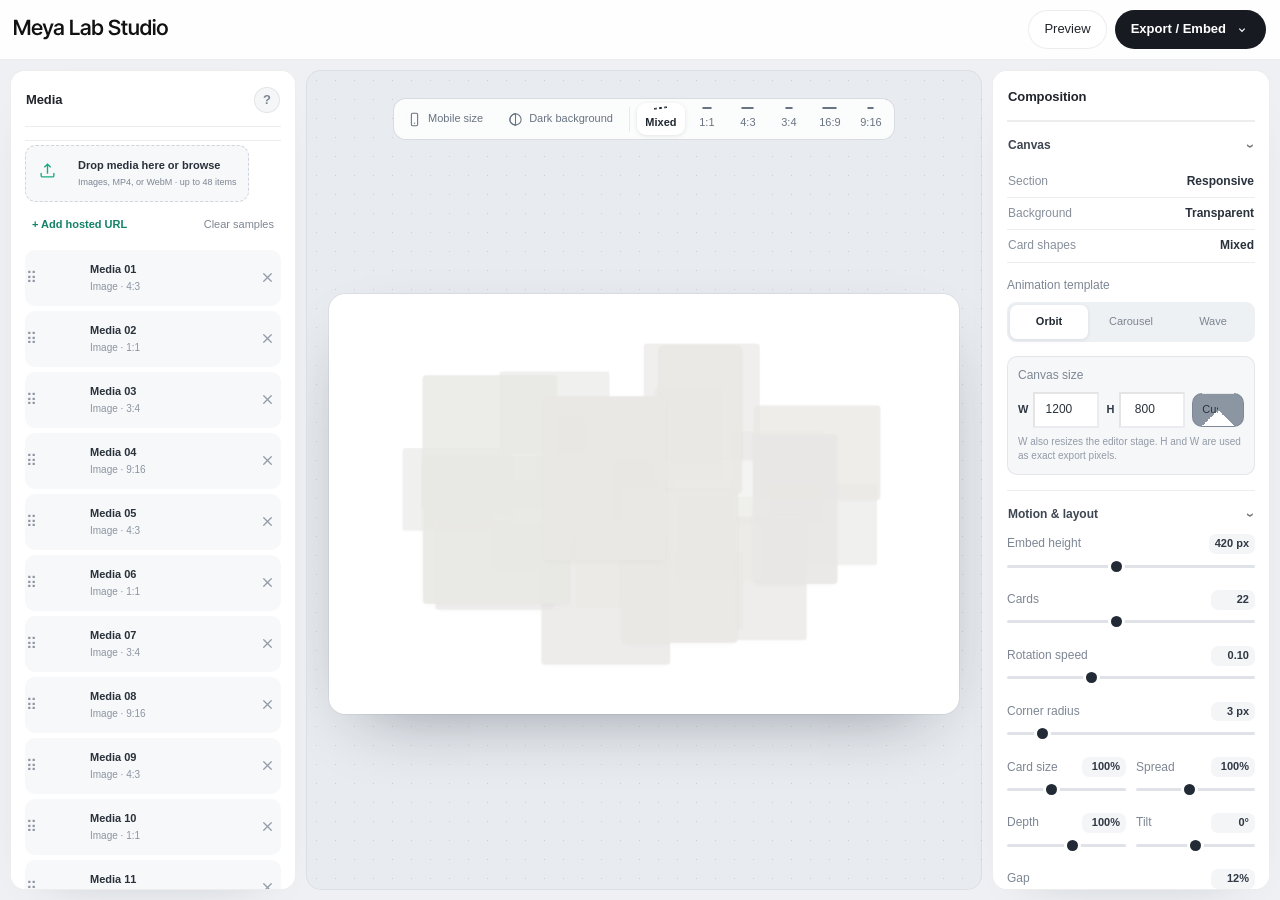
==== commit 81e973ce: "Polish light editor and fix canvas sizing" ====
--- a/editor-template.html
+++ b/editor-template.html
@@ -74,6 +74,19 @@
 .inspector-section summary{padding:11px 1px}.canvas-size{padding:10px;border-radius:10px}.template-presets,.discrete-options{border-radius:9px}.template-preset,.discrete-options button{border-radius:7px}.switch-row{border-radius:10px}.field{margin-bottom:10px}.property-row{padding:7px 1px}.export-menu summary{padding:9px 15px}.preview-button{padding:9px 15px}
 @media(max-width:1100px){.layout{grid-template-columns:270px minmax(0,1fr)}aside,.inspector-right{max-height:none}.inspector-right{border:1px solid var(--line);border-radius:16px}}
 @media(max-width:760px){.layout{padding:8px;gap:8px}.stage-wrap{min-height:auto;border-radius:14px;padding:14px 8px 22px}.inspector-panel,.inspector-right{border:1px solid var(--line);border-radius:14px}.brand-wordmark{width:132px}}
+/* Light studio theme — final presentation layer. */
+:root{--shell:#eef0f3;--surface:#fff;--ink:#181b20;--muted:#7c8592;--line:rgba(18,25,38,.075);--soft:#f5f6f8;--mint:#18a982;--mint-soft:rgba(24,169,130,.1);--glass:rgba(255,255,255,.82)}
+html,body{max-width:100%;overflow-x:hidden;background:var(--shell);color:var(--ink)}body{background:#eef0f3}
+button{background:#fff;color:var(--ink);border-color:var(--line);box-shadow:none}button:hover{background:#f4f6f8;border-color:rgba(18,25,38,.12)}button:focus-visible,input:focus-visible,select:focus-visible,textarea:focus-visible,summary:focus-visible{outline:2px solid rgba(24,169,130,.42);outline-offset:1px}
+header{height:60px;background:rgba(255,255,255,.9);border-bottom:1px solid var(--line);box-shadow:none}.brand-wordmark{filter:none;opacity:1}.preview-button{background:#fff;color:#20242a;border-color:var(--line)}.preview-button:hover{background:#f4f6f8}.export-menu summary{background:#171b21;color:#fff;box-shadow:none}.export-menu summary:hover{background:#272c34}.export-popover{background:rgba(255,255,255,.96);box-shadow:0 22px 60px rgba(23,31,45,.16),0 0 0 1px var(--line)}.export-popover button{color:#252b34}.export-popover button:hover{background:#f3f5f7}.export-popover svg{color:#697382}.export-popover .primary{color:#137c62}.export-note{color:#8a93a0}.export-popover hr{border-color:var(--line)}
+.layout{grid-template-columns:286px minmax(0,1fr) 278px;gap:10px;padding:10px;min-height:calc(100vh - 60px);max-width:100vw;overflow:hidden}.inspector-panel,.inspector-right{min-width:0;max-width:100%;max-height:calc(100vh - 80px);overflow-x:hidden;overflow-y:auto;background:#fff;border:1px solid var(--line);border-radius:15px;box-shadow:0 16px 50px -42px rgba(15,23,42,.38)}.panel-header h1,.inspector-heading{color:#20242b}.panel-header,.inspector-heading,.inspector-section,.property-row{border-color:var(--line)}.help{color:#7d8794;background:#f4f6f8}.help-tip{left:auto;right:0;top:calc(100% + 6px);transform-origin:right top;background:#20252d;color:#fff}.inspector-section summary h2{color:#3d4652}.property-row{color:#87909c}.property-row strong{color:#29313c}
+.media-dropzone{grid-template-columns:30px minmax(0,1fr);grid-template-rows:auto auto;place-items:start;text-align:left;column-gap:10px;padding:12px;margin-bottom:9px;background:#f7f8fa;border:1px dashed #cfd5dc;border-radius:11px;color:#7c8592}.media-dropzone:hover,.media-dropzone.is-dragging{background:#f0f8f5;border-color:#79cbb4}.media-dropzone svg{grid-row:1/3;width:19px;margin:3px 0 0;color:var(--mint)}.media-dropzone strong{color:#28303a;font-size:11px}.media-dropzone span{font-size:9px}.media-tools{margin-bottom:6px}.media-tools button{color:#7d8794}.media-tools #add{color:#138268}
+#media-list{width:100%;min-width:0;max-width:100%;overflow-x:hidden}.media-row{width:100%;min-width:0;max-width:100%;margin:5px 0;background:#f7f8fa;border:0;border-radius:10px;box-shadow:none;overflow:hidden}.media-row[open]{background:#f4f6f7;box-shadow:none}.media-summary{width:100%;min-width:0;grid-template-columns:14px 34px minmax(0,1fr) 26px;gap:8px;padding:7px}.media-summary>*{min-width:0}.media-meta strong{color:#29313a}.media-meta span,.drag-handle{color:#8b94a0}.thumb{width:34px;height:34px;border:0;outline:0;border-radius:8px}.remove{border:0;background:transparent!important;color:#929ba7}.remove:hover{background:#e9edf1!important;color:#303944}.media-details{min-width:0;max-width:100%;padding:4px 9px 10px 64px;border-color:var(--line);overflow:hidden}.media-details input,.media-details select{max-width:100%}
+input[type=text],input[type=url],input[type=number],select,textarea{background:#fff;border-color:rgba(18,25,38,.1);color:#29313a;box-shadow:none}input[type=text]::placeholder,input[type=url]::placeholder{color:#a1a9b4}select{background-color:#fff;background-image:linear-gradient(45deg,transparent 50%,#8c96a3 50%),linear-gradient(135deg,#8c96a3 50%,transparent 50%)}option{background:#fff;color:#29313a}input[type=checkbox]{accent-color:var(--mint)}input[type=range]::-webkit-slider-runnable-track{background:#dfe3e8}input[type=range]::-webkit-slider-thumb{background:#222a35;box-shadow:0 0 0 3px #fff}input[type=range]::-moz-range-track{background:#dfe3e8}input[type=range]::-moz-range-thumb{background:#222a35}label,.template-control>span,.canvas-size>span,.discrete-control>span{color:#7d8794}.field output{background:#f3f5f7;color:#303844}.canvas-dimension b{color:#303844}
+.stage-wrap{min-width:0;overflow:hidden;background-color:#e8ebef;background-image:radial-gradient(rgba(63,73,88,.17) .65px,transparent .65px);background-size:19px 19px;border:1px solid rgba(18,25,38,.055);border-radius:15px}.stage-toolbar{position:sticky;top:8px;max-width:100%;flex-wrap:wrap;justify-content:center;background:rgba(255,255,255,.82);box-shadow:0 12px 34px -22px rgba(15,23,42,.4),0 0 0 1px rgba(18,25,38,.07);backdrop-filter:blur(20px);-webkit-backdrop-filter:blur(20px)}.stage-toolbar button{color:#697381}.stage-toolbar button:hover{background:#f1f3f5;color:#242b34}.stage-toolbar .tool-divider{background:var(--line)}.ratio-presets,.template-presets,.discrete-options,.segmented,.inspector-tabs{background:#eef1f4}.ratio-preset,.template-preset,.discrete-options button{color:#7b8591}.ratio-preset[aria-pressed=true],.template-preset[aria-pressed=true],.discrete-options button[aria-pressed=true]{background:#fff;color:#202832;box-shadow:0 1px 4px rgba(15,23,42,.1)}.stage{flex:0 0 auto;margin:auto;background:#fff;border:0;border-radius:16px;box-shadow:0 26px 70px -35px rgba(15,23,42,.48),0 0 0 1px rgba(15,23,42,.05);transition:width 180ms ease,aspect-ratio 180ms ease}.stage>.meya-orbit{width:100%!important;height:100%!important;min-height:0!important;border-radius:16px}
+.canvas-size,.switch-row{background:#f6f7f9;border-color:var(--line)}.canvas-size select,.canvas-size input{outline:none}.canvas-size-note{color:#929ba7}.switch-row label{color:#596371}#status{background:#20262e;color:#fff;box-shadow:0 18px 48px rgba(15,23,42,.22)}#status:before{background:var(--mint)}dialog{background:#fff;color:#20262e;border-color:var(--line);box-shadow:0 34px 100px rgba(15,23,42,.24)}dialog::backdrop{background:rgba(20,27,38,.38)}dialog textarea{background:#f7f8fa;color:#26303b;border-color:var(--line)}.fullscreen-preview{background:#080a0d;color:#fff}.fullscreen-preview__top button{background:#1c222b;color:#fff}
+@media(max-width:1100px){.layout{grid-template-columns:270px minmax(0,1fr);overflow:visible}.inspector-right{border:1px solid var(--line)}}
+@media(max-width:760px){.layout{overflow:visible}.stage-toolbar{overflow:visible}.stage-toolbar .ratio-presets{max-width:100%}.inspector-panel,.inspector-right{overflow-x:hidden}.brand-wordmark{width:132px}}
 </style>
 </head>
 <body>
@@ -114,7 +127,7 @@
   </div><small class="canvas-size-note">W also resizes the editor stage. H and W are used as exact export pixels.</small></div>
   </details>
   <details class="inspector-section" open><summary><h2 class="panel-title">Motion & layout</h2></summary>
-  <div class="field"><label for="height">Height <output id="height-value">420 px</output></label><input id="height" type="range" min="240" max="650" step="10" value="420"></div>
+  <div class="field"><label for="height">Embed height <output id="height-value">420 px</output></label><input id="height" type="range" min="240" max="650" step="10" value="420"></div>
   <div class="field"><label for="count">Cards <output id="count-value">22</output></label><input id="count" type="range" min="8" max="40" value="22"></div>
   <div class="field"><label for="speed">Rotation speed <output id="speed-value">0.10</output></label><input id="speed" type="range" min="0" max="0.3" step="0.01" value="0.10"></div>
   <div class="field"><label for="radius">Corner radius <output id="radius-value">3 px</output></label><input id="radius" type="range" min="0" max="24" value="3"></div>
@@ -165,8 +178,16 @@
 }
 function updateStageWidth() {
   const stage = document.querySelector('#stage');
-  stage.style.width = mobile ? '390px' : `min(100%, ${config.canvasWidth}px)`;
-  stage.style.maxWidth = mobile ? '390px' : '100%';
+  const width = mobile ? 390 : config.canvasWidth;
+  const height = mobile ? 844 : config.canvasHeight;
+  const ratio = width / height;
+  stage.style.width = mobile
+    ? `min(100%, ${width}px, calc((100vh - 190px) * ${ratio}))`
+    : `min(100%, ${width}px, calc((100vh - 190px) * ${ratio}))`;
+  stage.style.maxWidth = '100%';
+  stage.style.aspectRatio = `${width} / ${height}`;
+  stage.style.height = 'auto';
+  stage.setAttribute('aria-label', `Canvas preview ${width} by ${height} pixels`);
 }
 function setCanvas(width, height) {
   config.canvasWidth = Math.round(Math.min(1920, Math.max(320, Number(width) || 1200)) / 2) * 2;
